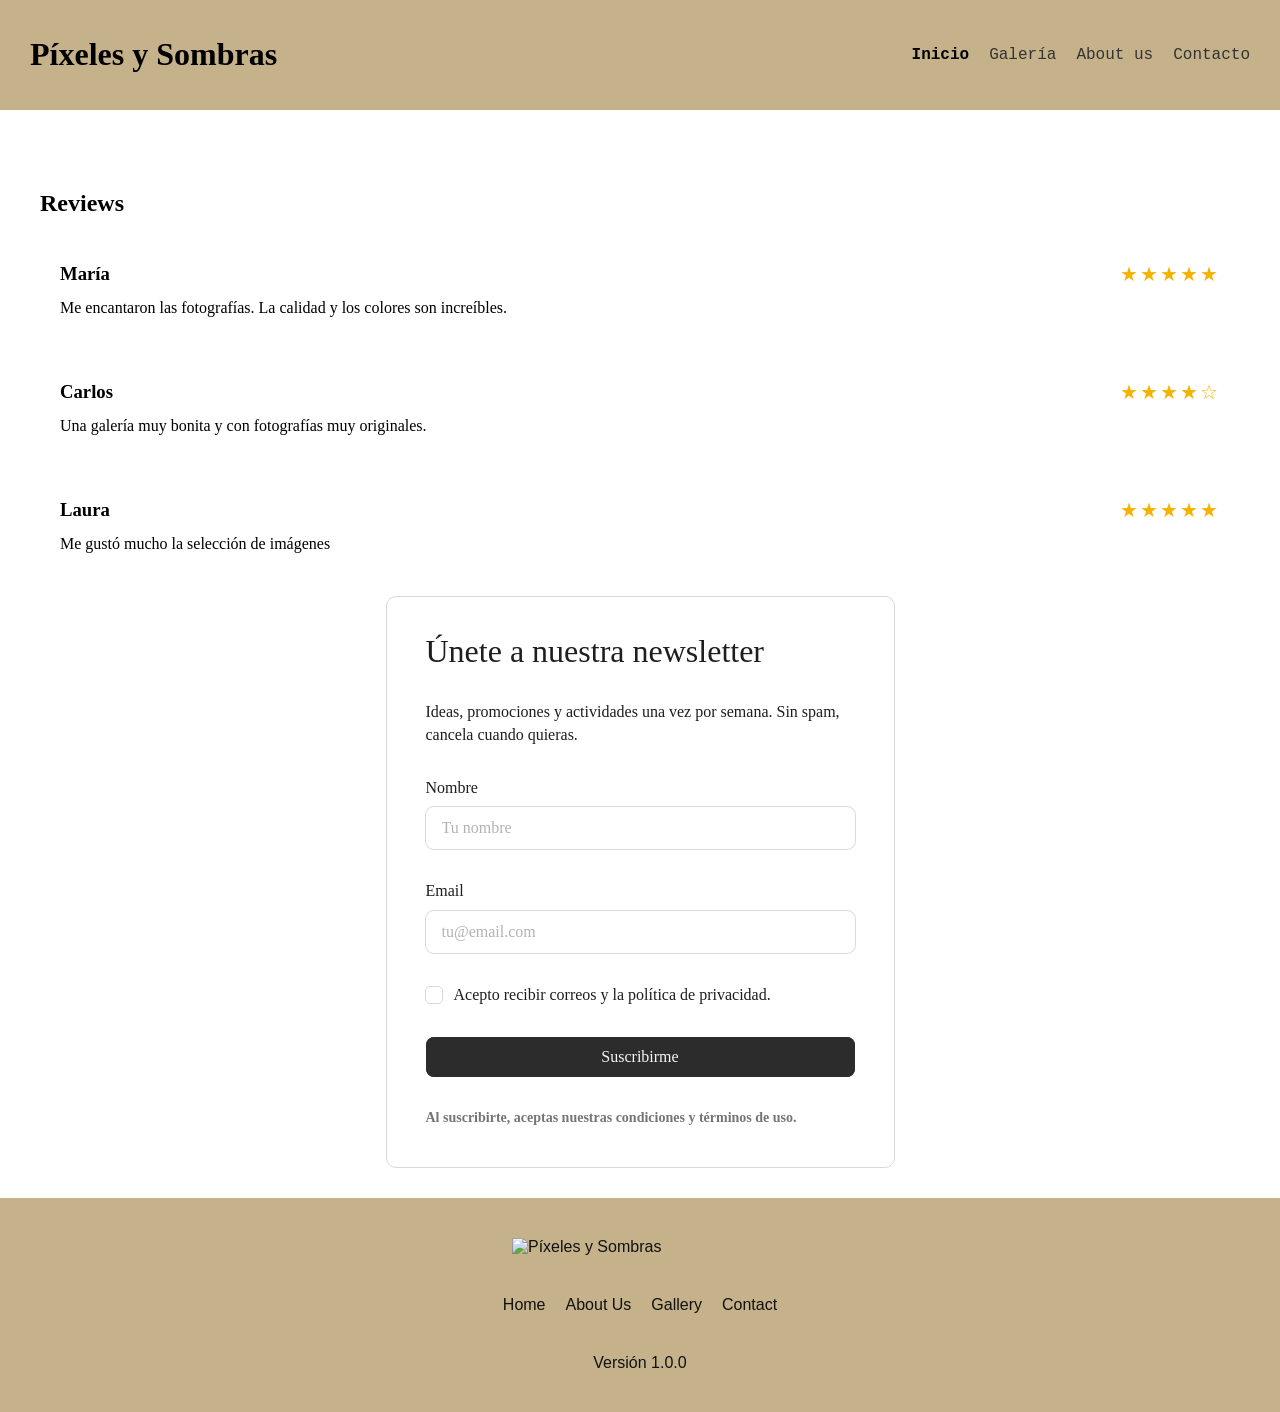
==== index.html @ 5f5db5d8 "Merge pull request #38 from cga000001-debug/hotfix/checkbox_newsletter Corrección checkbox de la new" ====
<!DOCTYPE html>
<html lang="es">

<head>
    <meta charset="UTF-8">
    <title>Píxeles y Sombras</title>
    <link rel="stylesheet" href="style.css">
    <link rel="stylesheet" href="footer.css">
</head>

<body>
    <header class="mi-header">
        <div class="logo">
            <h1>Píxeles y Sombras</h1>
        </div>
        <nav class="menu">
            <a href="index.html" class="activo">Inicio</a>
            <a href="gallery.html">Galería</a>
            <a href="aboutUs.html">About us</a>
            <a href="contact.html">Contacto</a>

        </nav>
    </header>

    <div id="content">
        <section class="reviews">
            <h2>Reviews</h2>
            <div class="review">
                <div class="review-header">
                    <h3>María</h3>
                    <span class="stars">★★★★★</span>
                </div>

                <p>
                    Me encantaron las fotografías. La calidad y los colores
                    son increíbles.
                </p>
            </div>
            <div class="review">
                <div class="review-header">
                    <h3>Carlos</h3>
                    <span class="stars">★★★★☆</span>
                </div>

                <p>
                    Una galería muy bonita y con fotografías muy originales.
                </p>
            </div>
            <div class="review">
                <div class="review-header">
                    <h3>Laura</h3>
                    <span class="stars">★★★★★</span>
                </div>

                <p>
                    Me gustó mucho la selección de imágenes
                </p>
            </div>
        </section>


        <div id = "form_newsletter">
            <form class="newsletter-card" action="#" method="post">

                <h2 class="title">Únete a nuestra newsletter</h2>

                <p class="subtitle">Ideas, promociones y actividades una vez por semana. Sin spam, cancela cuando quieras.</p>

                <div class="field-group">
                <label class="label" for="nombre">Nombre</label>
                <input class="input" type="text" id="nombre" name="nombre" placeholder="Tu nombre">
                </div>

                <div class="field-group">
                <label class="label" for="email">Email</label>
                <input class="input" type="email" id="email" name="email" placeholder="tu@email.com">
                </div>

                <div class="checkbox-group">
                <label class="checkbox-row" for="aceptar">
                    <input class="checkbox-input" type="checkbox" id="aceptar" name="aceptar">
                    <span class="checkbox-label">Acepto recibir correos y la política de privacidad.</span>
                </label>
                </div>

                <div class="button-row">
                <button class="button-primary" type="submit">Suscribirme</button>
                </div>

                <p class="terms">Al suscribirte, aceptas nuestras condiciones y términos de uso.</p>

            </form>
        </div>
    
    </div>
    <footer>
        <img src="" alt="Píxeles y Sombras">
        <nav>
            <a href="./index.html">Home</a>
            <a href="./aboutUs.html">About Us</a>
            <a href="./gallery.html">Gallery</a>
            <a href="./contact.html">Contact</a>
        </nav>
        <p class="version">Versión 1.0.0</p>
    </footer>
</body>

</html>
---- style.css ----
:root {
  --Text-Default-Default: #1E1E1E;
  --Text-Default-Tertiary: #B3B3B3;
  --Background-Default-Default: #ffffff;
  --Border-Default-Default: #D9D9D9;
  --Background-Brand-Default: #2C2C2C;
  --Border-Brand-Default: #2C2C2C;
  --Text-Brand-On-Brand: #F5F5F5;
  --Icon-Brand-On-Brand: #F5F5F5;
}

.mi-header {
    display: flex;
    justify-content: space-between;
    /* Empuja el logo a la izquierda y el menú a la derecha */
    align-items: center;
    /* Alinea todo verticalmente al centro */
    padding: 15px 30px;
    /* Da un poco de espacio alrededor del header */
    background-color: #c5b28b;
}

.logo {
    font-family: Cambria, Cochin, Georgia, Times, 'Times New Roman', serif
}

.menu {
    display: flex;
    gap: 20px;
    /* Crea espacio entre "Inicio", "Servicios" y "Contacto" */
}

/* Estilos básicos para que los enlaces se vean bien (opcional) */
.menu a {
    text-decoration: none;
    color: #333;
    font-family: 'Courier New', Courier, monospace;
    font-weight: lighter;
}

body {
    margin: 0;
    padding: 0;
}

.menu a.activo {
    font-weight: 900;
    color: black;
}

#content {
    width: 1200px;
    margin: 0 auto;
    padding: 30px;
    /* Este espacio empuja las secciones hacia adentro para que no toquen el borde */
}

.aboutUsFoto {
    display: flex;
    align-items: center;
    /* Centra verticalmente el texto y la foto */
    gap: 40px;
    /* Crea un espacio de 40px entre el texto y la imagen */
    padding: 40px;
    background-color: #e0e0e0;
    /* Mantiene el fondo gris claro de tus secciones */
    font-family: Cambria, Cochin, Georgia, Times, 'Times New Roman', serif
}

/* Hacemos que el texto y la imagen ocupen exactamente el mismo ancho (50/50) */
.texto-about,
.imagen-about {
    flex: 1;
}

/* Evitamos que la imagen se salga de su contenedor y le damos un toque elegante */
.imagen-about img {
    width: 100%;
    height: auto;
}

/*Estilos del carrusel manual*/
.carrusel {
    position: relative;
    width: 100%;
    max-width: 800px;
    margin: auto;
    width: 800px;
    height: 500px;
}

.carrusel-track {
    display: flex;
    width: 100%;
    height: 100%;
    transition: transform 0.5s ease;
}

.slide {
    min-width: 100%;
    height: 100%;
}

.slide img {
    width: 100%;
    height: 100%;
    object-fit: cover;
}

/*Estilos de botones del carrusel manual*/
.carrusel button {
    position: absolute;
    top: 50%;
    transform: translateY(-50%);

    border: none;
    background: rgba(0, 0, 0, 0.5);
    color: white;

    font-size: 30px;
    padding: 10px 15px;

    cursor: pointer;
}

.anterior {
    left: 10px;
}

.next {
    right: 10px;
}

/* Formato de la newsletter */
#content {
    width: 1200px;
    max-width: 100%;
    margin: 0 auto;
}
#form_newsletter {
    display: flex;
    justify-content: center;
    align-items: center;
}

.newsletter-card {
  width: 425px;
  height: 500px;
  padding-top: 36px;
  padding-bottom: 36px;
  padding-left: 40px;
  padding-right: 44px;
  background: white;
  border-radius: 10px;
  outline: 1px #D9D9D9 solid;
  outline-offset: -1px;
  flex-direction: column;
  justify-content: flex-start;
  align-items: flex-start;
  gap: 31px;
  display: inline-flex;
}

.field-group {
  width: 429px;
  display: flex;
  flex-direction: column;
  align-items: flex-start;
  gap: 8px;
}

.title {
  align-self: stretch;
  margin: 0;
  color: var(--Text-Default-Default);
  font-size: 32px;
  font-family: Inter;
  font-weight: 400;
  line-height: 38.40px;
  word-wrap: break-word;
}

.subtitle {
  align-self: stretch;
  margin: 0;
  color: var(--Text-Default-Default);
  font-size: 16px;
  font-family: Inter;
  font-weight: 400;
  line-height: 22.40px;
  word-wrap: break-word;
}

.label {
  align-self: stretch;
  color: var(--Text-Default-Default);
  font-size: 16px;
  font-family: Inter;
  font-weight: 400;
  line-height: 22.40px;
  word-wrap: break-word;
}

.input {
  align-self: stretch;
  min-width: 120px;
  box-sizing: border-box;
  padding: 12px 16px;
  background: var(--Background-Default-Default);
  border: none;
  outline: 1px var(--Border-Default-Default) solid;
  outline-offset: -0.50px;
  border-radius: 8px;
  color: var(--Text-Default-Default);
  font-size: 16px;
  font-family: Inter;
  font-weight: 400;
  line-height: 16px;
}

.input::placeholder {
  color: var(--Text-Default-Tertiary);
}

.checkbox-group {
  width: 429px;
  display: flex;
  flex-direction: column;
  align-items: flex-start;
}

.checkbox-row {
  min-width: 120px;
  display: inline-flex;
  align-items: center;
  gap: 12px;
  cursor: pointer;
}

.checkbox-input {
  appearance: none;
  -webkit-appearance: none;
  width: 16px;
  height: 16px;
  margin: 0;
  flex-shrink: 0;
  background: var(--Background-Default-Default);
  outline: 1px var(--Border-Default-Default) solid;
  border-radius: 4px;
  position: relative;
  cursor: pointer;
}

.checkbox-input:checked {
  background: var(--Background-Brand-Default);
  outline: 1px var(--Border-Brand-Default) solid;
}

.checkbox-input::after {
  content: "";
  display: none;
  position: absolute;
  width: 10.67px;
  height: 7.33px;
  left: 2.67px;
  top: 4px;
  border: 1.60px solid var(--Icon-Brand-On-Brand);
  border-top: none;
  border-right: none;
  transform: rotate(-45deg) translateY(-2px);
}

.checkbox-input:checked::after {
  display: block;
}

.checkbox-label {
  flex: 1 1 0;
  color: var(--Text-Default-Default);
  font-size: 16px;
  font-family: Inter;
  font-weight: 400;
  line-height: 22.40px;
  word-wrap: break-word;
}

.button-row {
  width: 429px;
  display: inline-flex;
  align-items: center;
  gap: 16px;
}

.button-primary {
  flex: 1 1 0;
  padding: 12px;
  background: var(--Background-Brand-Default);
  border: none;
  outline: 1px var(--Border-Brand-Default) solid;
  outline-offset: -1px;
  border-radius: 8px;
  color: var(--Text-Brand-On-Brand);
  font-size: 16px;
  font-family: Inter;
  font-weight: 400;
  line-height: 16px;
  cursor: pointer;
}

.terms {
  margin: 0;
  color: #757575;
  font-size: 14px;
  font-family: Inter;
  font-weight: 600;
  line-height: 19.60px;
  word-wrap: break-word;
}

.reviews {
    width: 100%;
    margin-top: 50px;
}

.reviews h2 {
    margin-bottom: 25px;
}

.review {
    padding: 20px;
    margin-bottom: 20px;
}
.contact-info {
    width: 100%;
    max-width: 800px;
    margin: 50px auto;

    padding: 30px;

    background-color: #f5f5f5;
    color: #222;

    border-radius: 8px;
}

.review-header {
    display: flex;
    justify-content: space-between;
    align-items: center;

    margin-bottom: 10px;
}

.review-header h3 {
    margin: 0;
}

.stars {
    color: #f5b301;
    font-size: 20px;
    letter-spacing: 2px;
}

.review p {
    margin: 0;
    line-height: 1.5;
    border-radius: 10px;
}

.contact-info h2 {
    text-align: center;
    margin-bottom: 30px;
}

.contact-item {
    padding: 15px 0;
    border-bottom: 1px solid #ccc;
}

.contact-item:last-child {
    border-bottom: none;
}

.contact-item h3 {
    margin-bottom: 5px;
}

.contact-item p {
    margin: 0;
    line-height: 1.5;
}
/* Galeria de imágenes*/
:root {
  --alto-fila: 220px;   /* alto de cada imagen */
  --espacio: 12px;      /* separación entre imágenes */
}

.titulo-galeria {
  max-width: 640px;
  margin: 0 auto 16px;
  font-size: 1.5rem;
  text-align: center;
}

.galeria {
  max-width: 1200px;
  margin: 0 auto;
  padding: var(--espacio);
  background: #fff;
  border-radius: 8px;

  /* Altura visible: una fila completa + un poco de la siguiente.
     Cambia el 1.4 para ver más o menos de la fila de abajo. */
  height: calc(var(--alto-fila) * 1.4 + var(--espacio) * 2);
  overflow-y: auto;

  display: grid;
  grid-template-columns: repeat(2, 1fr);   /* 2 imágenes por fila */
  grid-auto-rows: var(--alto-fila);
  gap: var(--espacio);
}

.galeria img {
  width: 100%;
  height: 100%;
  object-fit: cover;   /* recorta sin deformar */
  display: block;
  border-radius: 4px;
}

/*Footer CSS*/

footer * {
  margin: 0px;
  padding: 0;
  box-sizing: border-box;
  border: none;
  list-style: none;
  text-decoration: none;
  text-align: start;

  font-family: Roboto, sans-serif;
  color: rgb(17, 17, 17);
}

footer {
    width: 100%;
    display: flex;
    flex-direction: column;
    align-items: center;
    gap: 40px;
    padding: 40px 0px;

    background-color: #c5b28b;
}

footer img {
    width: 20vw;
}
footer nav{
    display: flex;
    justify-content: center;
    gap: 20px;
    width: 100%;
}
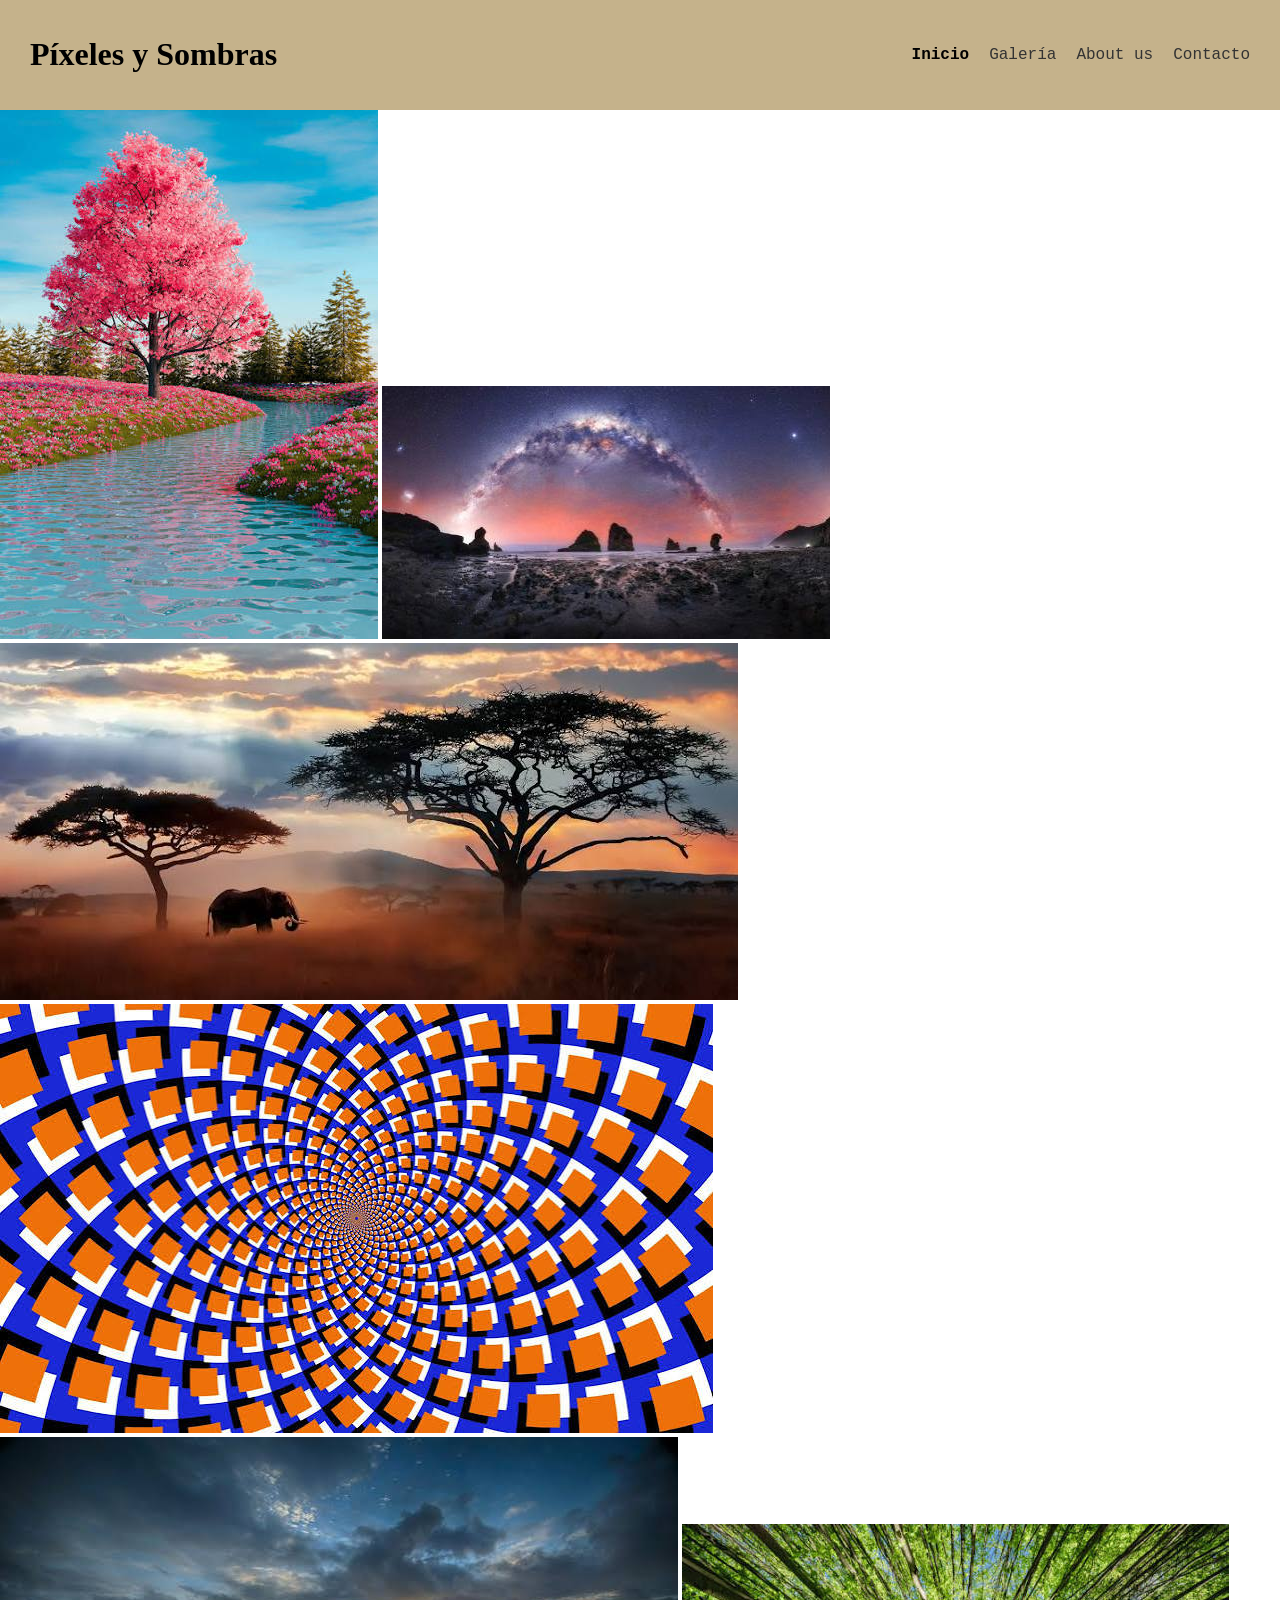
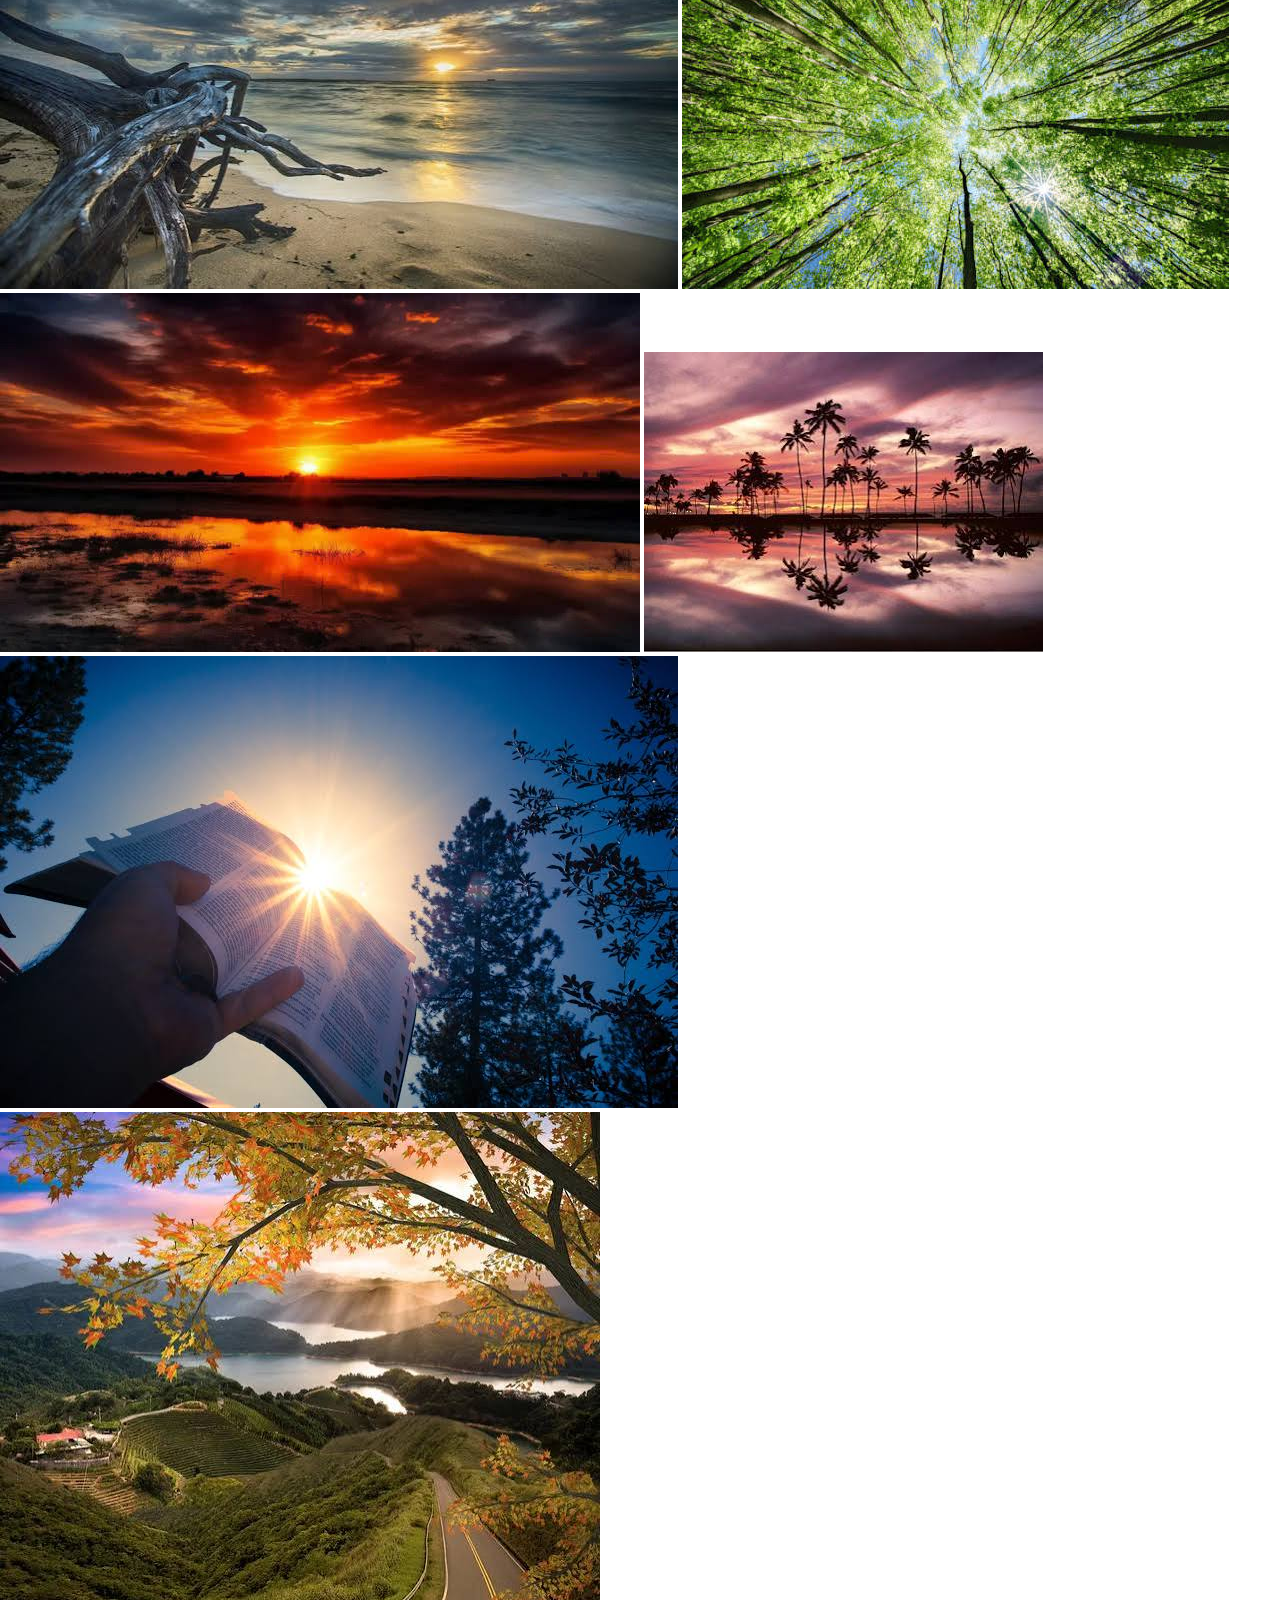
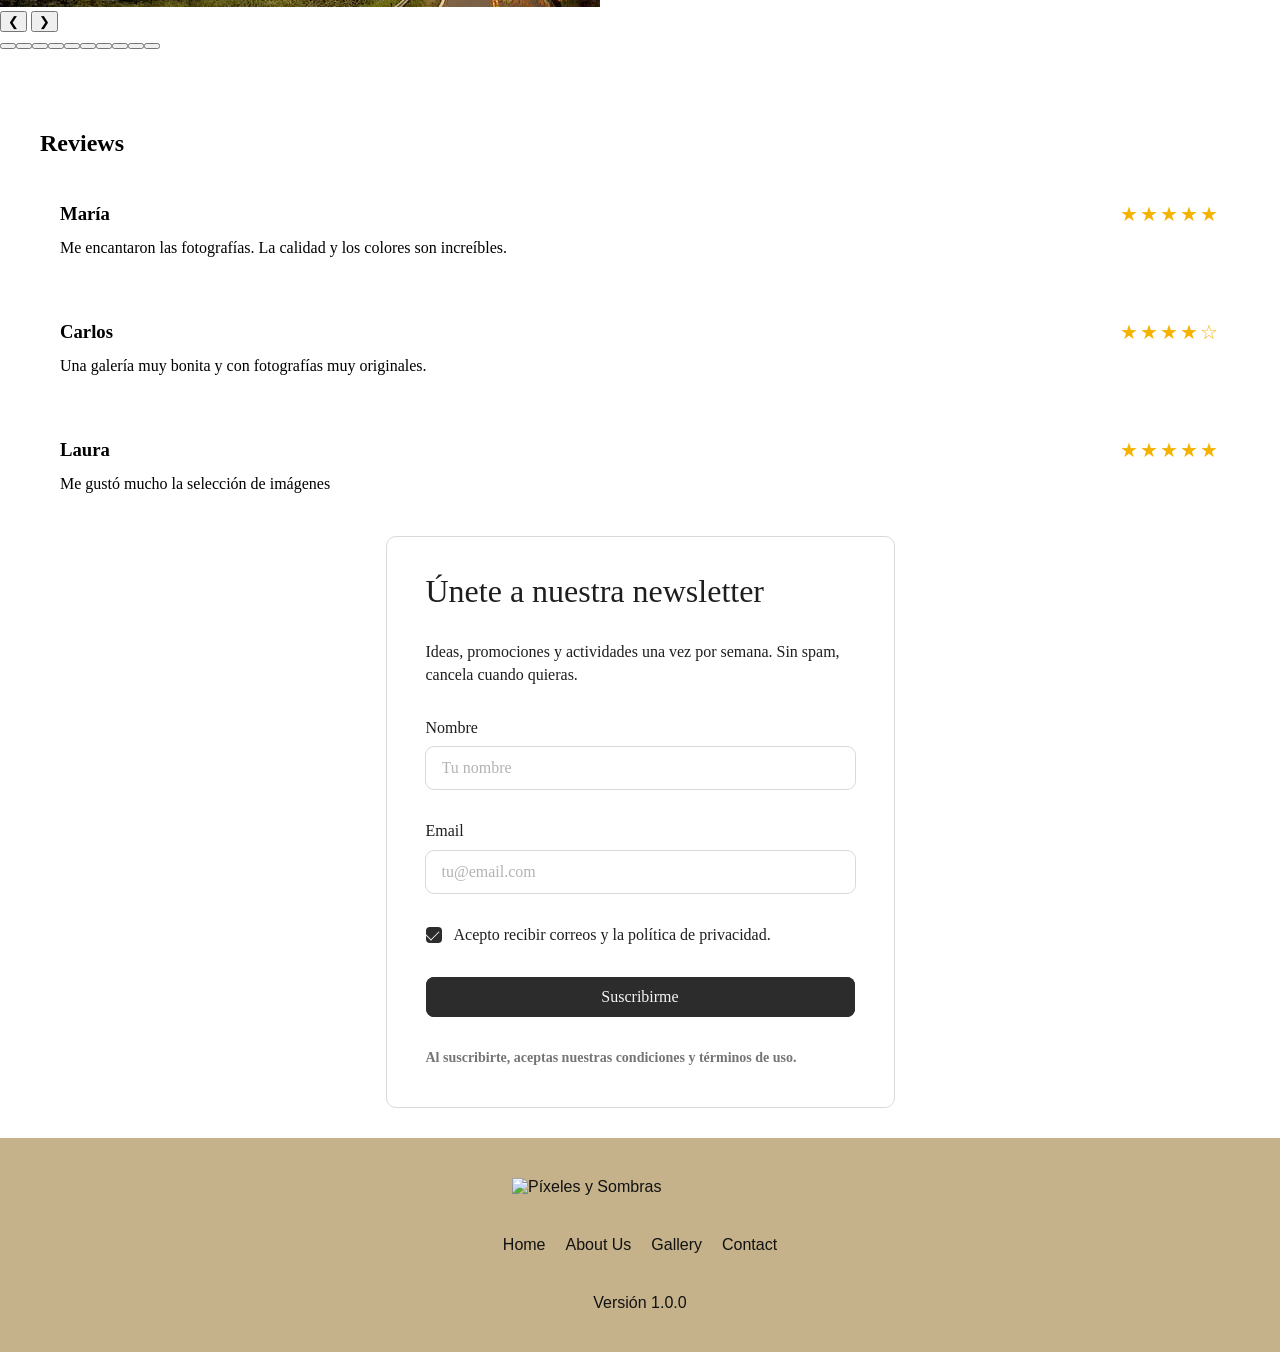
==== commit 1d753b88: "Carrusel automático de imágenes de la página index" ====
--- a/index.html
+++ b/index.html
@@ -21,6 +21,28 @@
 
         </nav>
     </header>
+
+    <div class="carrusel-auto" id="carrusel-auto">
+        <div class="carrusel-auto-pista" id="pista">
+        <img src="imagenes/carrusel-automatico-1.jpg" alt="Foto 1">
+        <img src="imagenes/carrusel-automatico-2.jpg" alt="Foto 2">
+        <img src="imagenes/carrusel-automatico-3.jpg" alt="Foto 3">
+        <img src="imagenes/carrusel-automatico-4.jpg" alt="Foto 4">
+        <img src="imagenes/carrusel-automatico-5.jpg" alt="Foto 5">
+        <img src="imagenes/carrusel-automatico-6.jpg" alt="Foto 6">
+        <img src="imagenes/carrusel-automatico-7.jpg" alt="Foto 7">
+        <img src="imagenes/carrusel-automatico-8.jpg" alt="Foto 8">
+        <img src="imagenes/carrusel-automatico-9.jpg" alt="Foto 9">
+        <img src="imagenes/carrusel-automatico-10.jpg" alt="Foto 10">
+        </div>
+
+        <button class="carrusel-auto-flecha izquierda" id="anterior" aria-label="Imagen anterior">&#10094;</button>
+        <button class="carrusel-auto-flecha derecha" id="siguiente" aria-label="Imagen siguiente">&#10095;</button>
+
+        <div class="carrusel-auto-puntos" id="puntos"></div>
+    </div>
+
+    <script src="carrusel-automatico.js"></script>
 
     <div id="content">
         <section class="reviews">
@@ -58,7 +80,6 @@
             </div>
         </section>
 
-
         <div id = "form_newsletter">
             <form class="newsletter-card" action="#" method="post">
 
@@ -78,7 +99,7 @@
 
                 <div class="checkbox-group">
                 <label class="checkbox-row" for="aceptar">
-                    <input class="checkbox-input" type="checkbox" id="aceptar" name="aceptar">
+                    <input class="checkbox-input" type="checkbox" id="aceptar" name="aceptar" checked>
                     <span class="checkbox-label">Acepto recibir correos y la política de privacidad.</span>
                 </label>
                 </div>
--- a/style.css
+++ b/style.css
@@ -1,146 +1,145 @@
 :root {
-  --Text-Default-Default: #1E1E1E;
-  --Text-Default-Tertiary: #B3B3B3;
+  --Text-Default-Default: #1e1e1e;
+  --Text-Default-Tertiary: #b3b3b3;
   --Background-Default-Default: #ffffff;
-  --Border-Default-Default: #D9D9D9;
-  --Background-Brand-Default: #2C2C2C;
-  --Border-Brand-Default: #2C2C2C;
-  --Text-Brand-On-Brand: #F5F5F5;
-  --Icon-Brand-On-Brand: #F5F5F5;
+  --Border-Default-Default: #d9d9d9;
+  --Background-Brand-Default: #2c2c2c;
+  --Border-Brand-Default: #2c2c2c;
+  --Text-Brand-On-Brand: #f5f5f5;
+  --Icon-Brand-On-Brand: #f5f5f5;
 }
 
 .mi-header {
-    display: flex;
-    justify-content: space-between;
-    /* Empuja el logo a la izquierda y el menú a la derecha */
-    align-items: center;
-    /* Alinea todo verticalmente al centro */
-    padding: 15px 30px;
-    /* Da un poco de espacio alrededor del header */
-    background-color: #c5b28b;
+  display: flex;
+  justify-content: space-between;
+  /* Empuja el logo a la izquierda y el menú a la derecha */
+  align-items: center;
+  /* Alinea todo verticalmente al centro */
+  padding: 15px 30px;
+  /* Da un poco de espacio alrededor del header */
+  background-color: #c5b28b;
 }
 
 .logo {
-    font-family: Cambria, Cochin, Georgia, Times, 'Times New Roman', serif
+  font-family: Cambria, Cochin, Georgia, Times, "Times New Roman", serif;
 }
 
 .menu {
-    display: flex;
-    gap: 20px;
-    /* Crea espacio entre "Inicio", "Servicios" y "Contacto" */
+  display: flex;
+  gap: 20px;
+  /* Crea espacio entre "Inicio", "Servicios" y "Contacto" */
 }
 
 /* Estilos básicos para que los enlaces se vean bien (opcional) */
 .menu a {
-    text-decoration: none;
-    color: #333;
-    font-family: 'Courier New', Courier, monospace;
-    font-weight: lighter;
+  text-decoration: none;
+  color: #333;
+  font-family: "Courier New", Courier, monospace;
+  font-weight: lighter;
 }
 
 body {
-    margin: 0;
-    padding: 0;
+  margin: 0;
+  padding: 0;
 }
 
 .menu a.activo {
-    font-weight: 900;
-    color: black;
+  font-weight: 900;
+  color: black;
 }
 
 #content {
-    width: 1200px;
-    margin: 0 auto;
-    padding: 30px;
-    /* Este espacio empuja las secciones hacia adentro para que no toquen el borde */
+  width: 1200px;
+  margin: 0 auto;
+  padding: 30px;
+  /* Este espacio empuja las secciones hacia adentro para que no toquen el borde */
 }
 
 .aboutUsFoto {
-    display: flex;
-    align-items: center;
-    /* Centra verticalmente el texto y la foto */
-    gap: 40px;
-    /* Crea un espacio de 40px entre el texto y la imagen */
-    padding: 40px;
-    background-color: #e0e0e0;
-    /* Mantiene el fondo gris claro de tus secciones */
-    font-family: Cambria, Cochin, Georgia, Times, 'Times New Roman', serif
+  display: flex;
+  align-items: center;
+  /* Centra verticalmente el texto y la foto */
+  gap: 40px;
+  /* Crea un espacio de 40px entre el texto y la imagen */
+  padding: 40px;
+  background-color: #e0e0e0;
+  /* Mantiene el fondo gris claro de tus secciones */
+  font-family: Cambria, Cochin, Georgia, Times, "Times New Roman", serif;
 }
 
 /* Hacemos que el texto y la imagen ocupen exactamente el mismo ancho (50/50) */
 .texto-about,
 .imagen-about {
-    flex: 1;
+  flex: 1;
 }
 
 /* Evitamos que la imagen se salga de su contenedor y le damos un toque elegante */
 .imagen-about img {
-    width: 100%;
-    height: auto;
+  width: 100%;
+  height: auto;
 }
 
 /*Estilos del carrusel manual*/
 .carrusel {
-    position: relative;
-    width: 100%;
-    max-width: 800px;
-    margin: auto;
-    width: 800px;
-    height: 500px;
+  position: relative;
+  width: 100%;
+  max-width: 800px;
+  margin: auto;
+  width: 800px;
+  height: 500px;
 }
 
 .carrusel-track {
-    display: flex;
-    width: 100%;
-    height: 100%;
-    transition: transform 0.5s ease;
+  display: flex;
+  width: 100%;
+  height: 100%;
+  transition: transform 0.5s ease;
 }
 
 .slide {
-    min-width: 100%;
-    height: 100%;
+  min-width: 100%;
+  height: 100%;
 }
 
 .slide img {
-    width: 100%;
-    height: 100%;
-    object-fit: cover;
+  width: 100%;
+  height: 100%;
+  object-fit: cover;
 }
 
 /*Estilos de botones del carrusel manual*/
 .carrusel button {
-    position: absolute;
-    top: 50%;
-    transform: translateY(-50%);
-
-    border: none;
-    background: rgba(0, 0, 0, 0.5);
-    color: white;
-
-    font-size: 30px;
-    padding: 10px 15px;
-
-    cursor: pointer;
+  position: absolute;
+  top: 50%;
+  transform: translateY(-50%);
+
+  border: none;
+  background: rgba(0, 0, 0, 0.5);
+  color: white;
+
+  font-size: 30px;
+  padding: 10px 15px;
+
+  cursor: pointer;
 }
 
 .anterior {
-    left: 10px;
+  left: 10px;
 }
 
 .next {
-    right: 10px;
-}
-
-/* Formato de la newsletter */
+  right: 10px;
+}
+
 #content {
-    width: 1200px;
-    max-width: 100%;
-    margin: 0 auto;
+  width: 1200px;
+  max-width: 100%;
+  margin: 0 auto;
 }
 #form_newsletter {
-    display: flex;
-    justify-content: center;
-    align-items: center;
+  display: flex;
+  justify-content: center;
+  align-items: center;
 }
 
 .newsletter-card {
@@ -152,7 +151,7 @@
   padding-right: 44px;
   background: white;
   border-radius: 10px;
-  outline: 1px #D9D9D9 solid;
+  outline: 1px #d9d9d9 solid;
   outline-offset: -1px;
   flex-direction: column;
   justify-content: flex-start;
@@ -176,7 +175,7 @@
   font-size: 32px;
   font-family: Inter;
   font-weight: 400;
-  line-height: 38.40px;
+  line-height: 38.4px;
   word-wrap: break-word;
 }
 
@@ -187,7 +186,7 @@
   font-size: 16px;
   font-family: Inter;
   font-weight: 400;
-  line-height: 22.40px;
+  line-height: 22.4px;
   word-wrap: break-word;
 }
 
@@ -197,7 +196,7 @@
   font-size: 16px;
   font-family: Inter;
   font-weight: 400;
-  line-height: 22.40px;
+  line-height: 22.4px;
   word-wrap: break-word;
 }
 
@@ -209,7 +208,7 @@
   background: var(--Background-Default-Default);
   border: none;
   outline: 1px var(--Border-Default-Default) solid;
-  outline-offset: -0.50px;
+  outline-offset: -0.5px;
   border-radius: 8px;
   color: var(--Text-Default-Default);
   font-size: 16px;
@@ -244,34 +243,24 @@
   height: 16px;
   margin: 0;
   flex-shrink: 0;
-  background: var(--Background-Default-Default);
-  outline: 1px var(--Border-Default-Default) solid;
+  background: var(--Background-Brand-Default);
   border-radius: 4px;
   position: relative;
   cursor: pointer;
 }
 
-.checkbox-input:checked {
-  background: var(--Background-Brand-Default);
-  outline: 1px var(--Border-Brand-Default) solid;
-}
-
 .checkbox-input::after {
   content: "";
-  display: none;
+  display: block;
   position: absolute;
   width: 10.67px;
   height: 7.33px;
   left: 2.67px;
   top: 4px;
-  border: 1.60px solid var(--Icon-Brand-On-Brand);
+  border: 1.6px solid var(--Icon-Brand-On-Brand);
   border-top: none;
   border-right: none;
   transform: rotate(-45deg) translateY(-2px);
-}
-
-.checkbox-input:checked::after {
-  display: block;
 }
 
 .checkbox-label {
@@ -280,7 +269,7 @@
   font-size: 16px;
   font-family: Inter;
   font-weight: 400;
-  line-height: 22.40px;
+  line-height: 22.4px;
   word-wrap: break-word;
 }
 
@@ -313,86 +302,86 @@
   font-size: 14px;
   font-family: Inter;
   font-weight: 600;
-  line-height: 19.60px;
+  line-height: 19.6px;
   word-wrap: break-word;
 }
 
 .reviews {
-    width: 100%;
-    margin-top: 50px;
+  width: 100%;
+  margin-top: 50px;
 }
 
 .reviews h2 {
-    margin-bottom: 25px;
+  margin-bottom: 25px;
 }
 
 .review {
-    padding: 20px;
-    margin-bottom: 20px;
+  padding: 20px;
+  margin-bottom: 20px;
 }
 .contact-info {
-    width: 100%;
-    max-width: 800px;
-    margin: 50px auto;
-
-    padding: 30px;
-
-    background-color: #f5f5f5;
-    color: #222;
-
-    border-radius: 8px;
+  width: 100%;
+  max-width: 800px;
+  margin: 50px auto;
+
+  padding: 30px;
+
+  background-color: #f5f5f5;
+  color: #222;
+
+  border-radius: 8px;
 }
 
 .review-header {
-    display: flex;
-    justify-content: space-between;
-    align-items: center;
-
-    margin-bottom: 10px;
+  display: flex;
+  justify-content: space-between;
+  align-items: center;
+
+  margin-bottom: 10px;
 }
 
 .review-header h3 {
-    margin: 0;
+  margin: 0;
 }
 
 .stars {
-    color: #f5b301;
-    font-size: 20px;
-    letter-spacing: 2px;
+  color: #f5b301;
+  font-size: 20px;
+  letter-spacing: 2px;
 }
 
 .review p {
-    margin: 0;
-    line-height: 1.5;
-    border-radius: 10px;
+  margin: 0;
+  line-height: 1.5;
+  border-radius: 10px;
 }
 
 .contact-info h2 {
-    text-align: center;
-    margin-bottom: 30px;
+  text-align: center;
+  margin-bottom: 30px;
 }
 
 .contact-item {
-    padding: 15px 0;
-    border-bottom: 1px solid #ccc;
+  padding: 15px 0;
+  border-bottom: 1px solid #ccc;
 }
 
 .contact-item:last-child {
-    border-bottom: none;
+  border-bottom: none;
 }
 
 .contact-item h3 {
-    margin-bottom: 5px;
+  margin-bottom: 5px;
 }
 
 .contact-item p {
-    margin: 0;
-    line-height: 1.5;
+  margin: 0;
+  line-height: 1.5;
 }
 /* Galeria de imágenes*/
 :root {
-  --alto-fila: 220px;   /* alto de cada imagen */
-  --espacio: 12px;      /* separación entre imágenes */
+  --alto-fila: 220px; /* alto de cada imagen */
+  --espacio: 12px; /* separación entre imágenes */
 }
 
 .titulo-galeria {
@@ -415,7 +404,7 @@
   overflow-y: auto;
 
   display: grid;
-  grid-template-columns: repeat(2, 1fr);   /* 2 imágenes por fila */
+  grid-template-columns: repeat(2, 1fr); /* 2 imágenes por fila */
   grid-auto-rows: var(--alto-fila);
   gap: var(--espacio);
 }
@@ -423,7 +412,7 @@
 .galeria img {
   width: 100%;
   height: 100%;
-  object-fit: cover;   /* recorta sin deformar */
+  object-fit: cover; /* recorta sin deformar */
   display: block;
   border-radius: 4px;
 }
@@ -444,22 +433,47 @@
 }
 
 footer {
-    width: 100%;
-    display: flex;
-    flex-direction: column;
-    align-items: center;
-    gap: 40px;
-    padding: 40px 0px;
-
-    background-color: #c5b28b;
+  width: 100%;
+  display: flex;
+  flex-direction: column;
+  align-items: center;
+  gap: 40px;
+  padding: 40px 0px;
+
+  background-color: #c5b28b;
 }
 
 footer img {
-    width: 20vw;
-}
-footer nav{
-    display: flex;
-    justify-content: center;
-    gap: 20px;
-    width: 100%;
-}+  width: 20vw;
+}
+footer nav {
+  display: flex;
+  justify-content: center;
+  gap: 20px;
+  width: 100%;
+}
+
+/*location*/
+
+.location {
+  width: 100%;
+  font-family: Cambria, Cochin, Georgia, Times, "Times New Roman", serif;
+  display: flex;
+  flex-direction: column;
+  align-items: start;
+}
+.location figure {
+  display: flex;
+}
+.location figcaption {
+  width: 20%;
+}
+.location a {
+    width: 80%;
+    aspect-ratio: 4/3;
+}
+.location img {
+  width: 100%;
+  height: 100%;
+  object-fit: cover;
+}
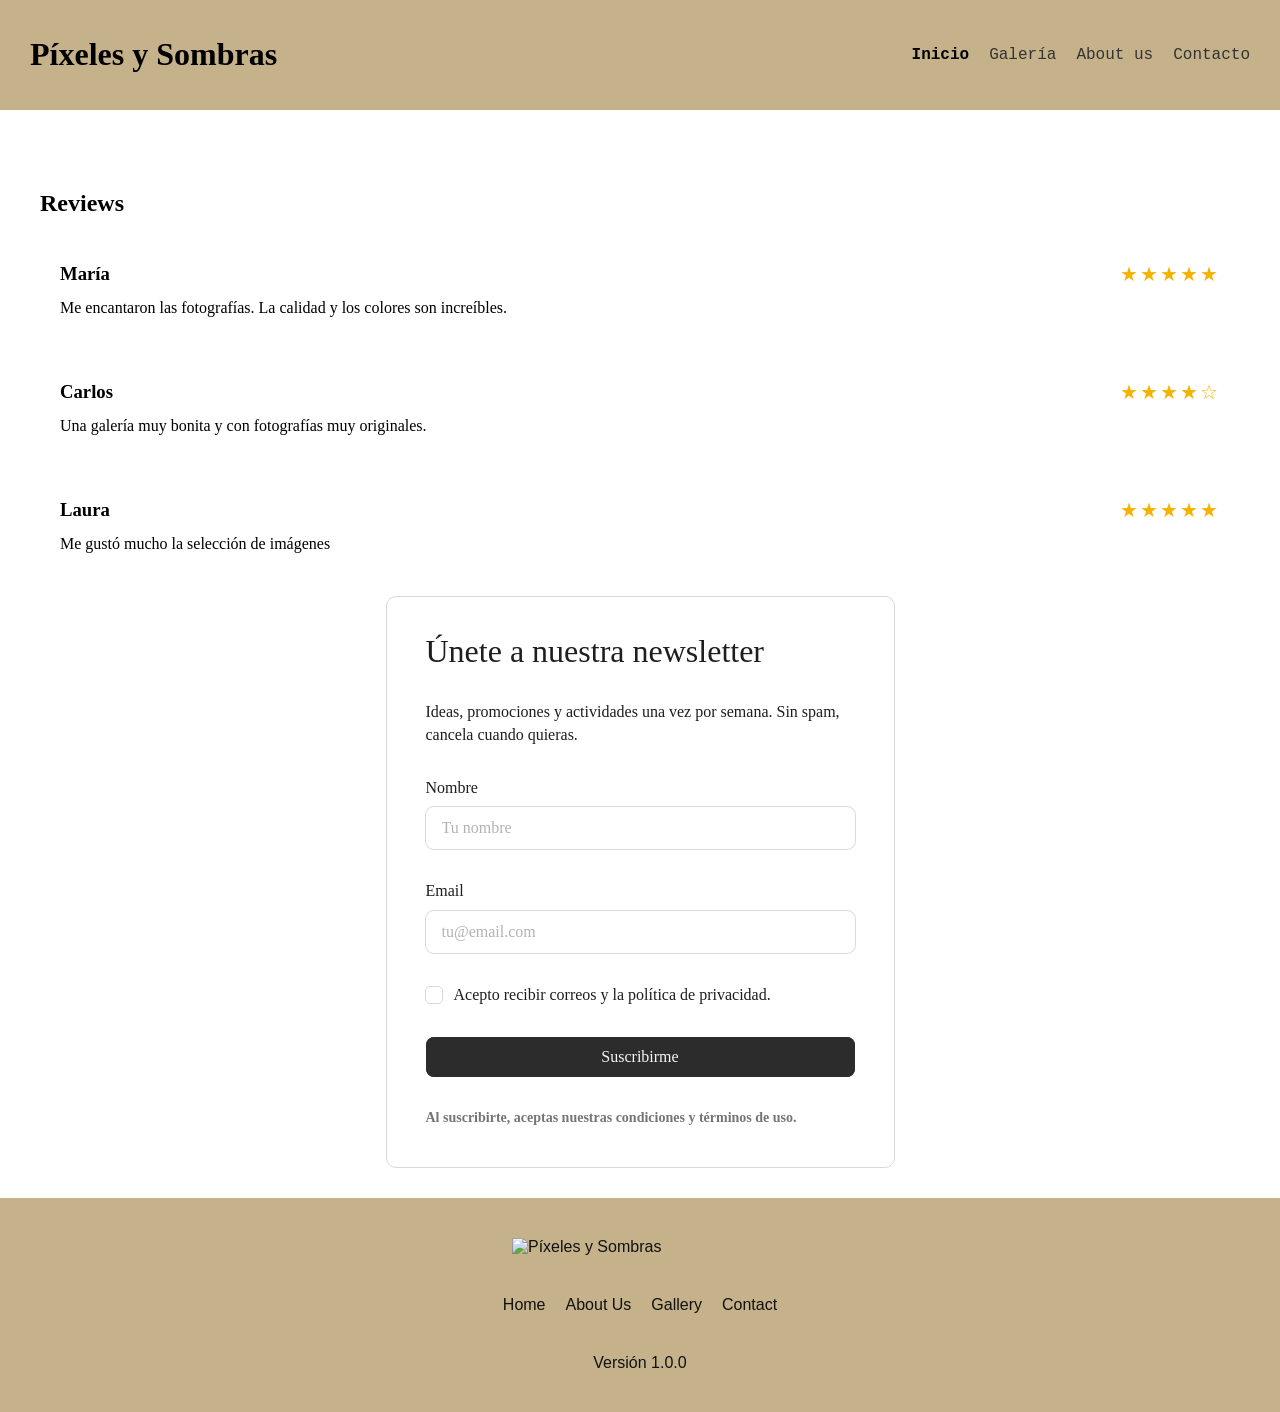
==== commit b13af6b0: "Merge branch 'develop' into feature/form-contact" ====
--- a/index.html
+++ b/index.html
@@ -21,28 +21,6 @@
 
         </nav>
     </header>
-
-    <div class="carrusel-auto" id="carrusel-auto">
-        <div class="carrusel-auto-pista" id="pista">
-        <img src="imagenes/carrusel-automatico-1.jpg" alt="Foto 1">
-        <img src="imagenes/carrusel-automatico-2.jpg" alt="Foto 2">
-        <img src="imagenes/carrusel-automatico-3.jpg" alt="Foto 3">
-        <img src="imagenes/carrusel-automatico-4.jpg" alt="Foto 4">
-        <img src="imagenes/carrusel-automatico-5.jpg" alt="Foto 5">
-        <img src="imagenes/carrusel-automatico-6.jpg" alt="Foto 6">
-        <img src="imagenes/carrusel-automatico-7.jpg" alt="Foto 7">
-        <img src="imagenes/carrusel-automatico-8.jpg" alt="Foto 8">
-        <img src="imagenes/carrusel-automatico-9.jpg" alt="Foto 9">
-        <img src="imagenes/carrusel-automatico-10.jpg" alt="Foto 10">
-        </div>
-
-        <button class="carrusel-auto-flecha izquierda" id="anterior" aria-label="Imagen anterior">&#10094;</button>
-        <button class="carrusel-auto-flecha derecha" id="siguiente" aria-label="Imagen siguiente">&#10095;</button>
-
-        <div class="carrusel-auto-puntos" id="puntos"></div>
-    </div>
-
-    <script src="carrusel-automatico.js"></script>
 
     <div id="content">
         <section class="reviews">
@@ -80,6 +58,7 @@
             </div>
         </section>
 
+
         <div id = "form_newsletter">
             <form class="newsletter-card" action="#" method="post">
 
@@ -99,7 +78,7 @@
 
                 <div class="checkbox-group">
                 <label class="checkbox-row" for="aceptar">
-                    <input class="checkbox-input" type="checkbox" id="aceptar" name="aceptar" checked>
+                    <input class="checkbox-input" type="checkbox" id="aceptar" name="aceptar">
                     <span class="checkbox-label">Acepto recibir correos y la política de privacidad.</span>
                 </label>
                 </div>
--- a/style.css
+++ b/style.css
@@ -131,11 +131,13 @@
   right: 10px;
 }
 
+/* Formato de la newsletter */
 #content {
   width: 1200px;
   max-width: 100%;
   margin: 0 auto;
 }
+
 #form_newsletter {
   display: flex;
   justify-content: center;
@@ -161,11 +163,11 @@
 }
 
 .field-group {
-  width: 429px;
-  display: flex;
-  flex-direction: column;
-  align-items: flex-start;
-  gap: 8px;
+    width: 429px;
+    display: flex;
+    flex-direction: column;
+    align-items: flex-start;
+    gap: 8px;
 }
 
 .title {
@@ -218,22 +220,22 @@
 }
 
 .input::placeholder {
-  color: var(--Text-Default-Tertiary);
+    color: var(--Text-Default-Tertiary);
 }
 
 .checkbox-group {
-  width: 429px;
-  display: flex;
-  flex-direction: column;
-  align-items: flex-start;
+    width: 429px;
+    display: flex;
+    flex-direction: column;
+    align-items: flex-start;
 }
 
 .checkbox-row {
-  min-width: 120px;
-  display: inline-flex;
-  align-items: center;
-  gap: 12px;
-  cursor: pointer;
+    min-width: 120px;
+    display: inline-flex;
+    align-items: center;
+    gap: 12px;
+    cursor: pointer;
 }
 
 .checkbox-input {
@@ -243,15 +245,21 @@
   height: 16px;
   margin: 0;
   flex-shrink: 0;
-  background: var(--Background-Brand-Default);
+  background: var(--Background-Default-Default);
+  outline: 1px var(--Border-Default-Default) solid;
   border-radius: 4px;
   position: relative;
   cursor: pointer;
 }
 
+.checkbox-input:checked {
+  background: var(--Background-Brand-Default);
+  outline: 1px var(--Border-Brand-Default) solid;
+}
+
 .checkbox-input::after {
   content: "";
-  display: block;
+  display: none;
   position: absolute;
   width: 10.67px;
   height: 7.33px;
@@ -263,6 +271,10 @@
   transform: rotate(-45deg) translateY(-2px);
 }
 
+.checkbox-input:checked::after {
+  display: block;
+}
+
 .checkbox-label {
   flex: 1 1 0;
   color: var(--Text-Default-Default);
@@ -274,26 +286,26 @@
 }
 
 .button-row {
-  width: 429px;
-  display: inline-flex;
-  align-items: center;
-  gap: 16px;
+    width: 429px;
+    display: inline-flex;
+    align-items: center;
+    gap: 16px;
 }
 
 .button-primary {
-  flex: 1 1 0;
-  padding: 12px;
-  background: var(--Background-Brand-Default);
-  border: none;
-  outline: 1px var(--Border-Brand-Default) solid;
-  outline-offset: -1px;
-  border-radius: 8px;
-  color: var(--Text-Brand-On-Brand);
-  font-size: 16px;
-  font-family: Inter;
-  font-weight: 400;
-  line-height: 16px;
-  cursor: pointer;
+    flex: 1 1 0;
+    padding: 12px;
+    background: var(--Background-Brand-Default);
+    border: none;
+    outline: 1px var(--Border-Brand-Default) solid;
+    outline-offset: -1px;
+    border-radius: 8px;
+    color: var(--Text-Brand-On-Brand);
+    font-size: 16px;
+    font-family: Inter;
+    font-weight: 400;
+    line-height: 16px;
+    cursor: pointer;
 }
 
 .terms {
@@ -319,6 +331,7 @@
   padding: 20px;
   margin-bottom: 20px;
 }
+
 .contact-info {
   width: 100%;
   max-width: 800px;
@@ -378,6 +391,7 @@
   margin: 0;
   line-height: 1.5;
 }
+
 /* Galeria de imágenes*/
 :root {
   --alto-fila: 220px; /* alto de cada imagen */
@@ -385,23 +399,23 @@
 }
 
 .titulo-galeria {
-  max-width: 640px;
-  margin: 0 auto 16px;
-  font-size: 1.5rem;
-  text-align: center;
+    max-width: 640px;
+    margin: 0 auto 16px;
+    font-size: 1.5rem;
+    text-align: center;
 }
 
 .galeria {
-  max-width: 1200px;
-  margin: 0 auto;
-  padding: var(--espacio);
-  background: #fff;
-  border-radius: 8px;
-
-  /* Altura visible: una fila completa + un poco de la siguiente.
+    max-width: 1200px;
+    margin: 0 auto;
+    padding: var(--espacio);
+    background: #fff;
+    border-radius: 8px;
+
+    /* Altura visible: una fila completa + un poco de la siguiente.
      Cambia el 1.4 para ver más o menos de la fila de abajo. */
-  height: calc(var(--alto-fila) * 1.4 + var(--espacio) * 2);
-  overflow-y: auto;
+    height: calc(var(--alto-fila) * 1.4 + var(--espacio) * 2);
+    overflow-y: auto;
 
   display: grid;
   grid-template-columns: repeat(2, 1fr); /* 2 imágenes por fila */
@@ -420,16 +434,16 @@
 /*Footer CSS*/
 
 footer * {
-  margin: 0px;
-  padding: 0;
-  box-sizing: border-box;
-  border: none;
-  list-style: none;
-  text-decoration: none;
-  text-align: start;
-
-  font-family: Roboto, sans-serif;
-  color: rgb(17, 17, 17);
+    margin: 0px;
+    padding: 0;
+    box-sizing: border-box;
+    border: none;
+    list-style: none;
+    text-decoration: none;
+    text-align: start;
+
+    font-family: Roboto, sans-serif;
+    color: rgb(17, 17, 17);
 }
 
 footer {
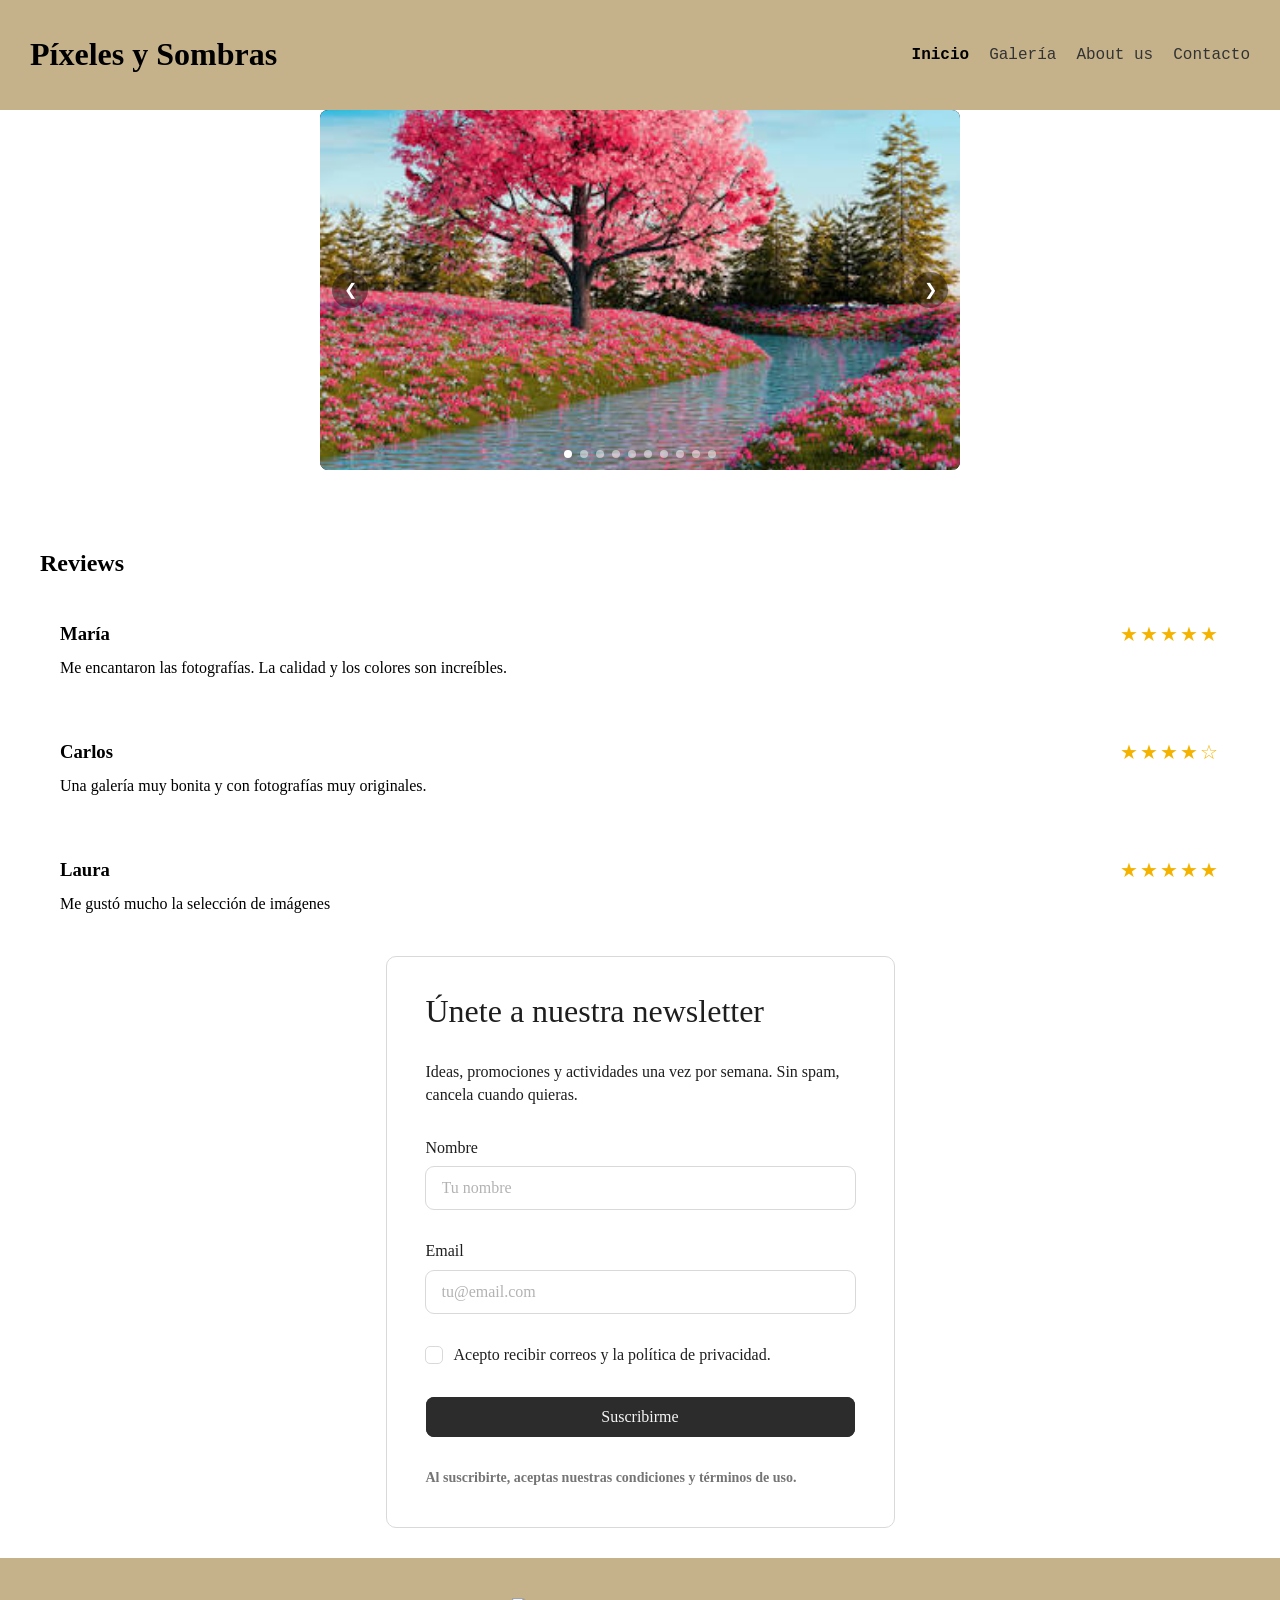
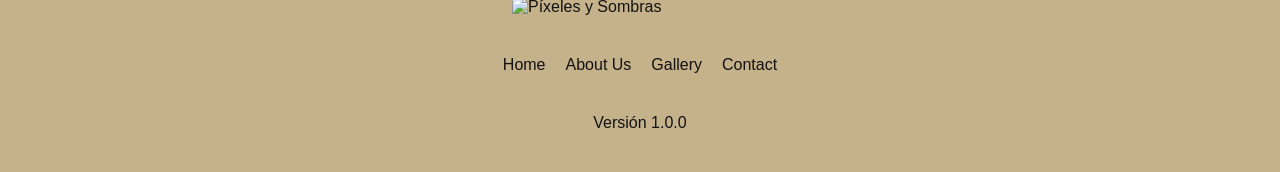
==== commit 54d1e0b1: "Merge branch 'develop' into feature/carrusel_automatico" ====
--- a/index.html
+++ b/index.html
@@ -21,6 +21,28 @@
 
         </nav>
     </header>
+
+    <div class="carrusel-auto" id="carrusel-auto">
+        <div class="carrusel-auto-pista" id="pista">
+        <img src="imagenes/carrusel-automatico-1.jpg" alt="Foto 1">
+        <img src="imagenes/carrusel-automatico-2.jpg" alt="Foto 2">
+        <img src="imagenes/carrusel-automatico-3.jpg" alt="Foto 3">
+        <img src="imagenes/carrusel-automatico-4.jpg" alt="Foto 4">
+        <img src="imagenes/carrusel-automatico-5.jpg" alt="Foto 5">
+        <img src="imagenes/carrusel-automatico-6.jpg" alt="Foto 6">
+        <img src="imagenes/carrusel-automatico-7.jpg" alt="Foto 7">
+        <img src="imagenes/carrusel-automatico-8.jpg" alt="Foto 8">
+        <img src="imagenes/carrusel-automatico-9.jpg" alt="Foto 9">
+        <img src="imagenes/carrusel-automatico-10.jpg" alt="Foto 10">
+        </div>
+
+        <button class="carrusel-auto-flecha izquierda" id="anterior" aria-label="Imagen anterior">&#10094;</button>
+        <button class="carrusel-auto-flecha derecha" id="siguiente" aria-label="Imagen siguiente">&#10095;</button>
+
+        <div class="carrusel-auto-puntos" id="puntos"></div>
+    </div>
+
+    <script src="carrusel-automatico.js"></script>
 
     <div id="content">
         <section class="reviews">
@@ -57,7 +79,6 @@
                 </p>
             </div>
         </section>
-
 
         <div id = "form_newsletter">
             <form class="newsletter-card" action="#" method="post">
--- a/style.css
+++ b/style.css
@@ -2,11 +2,13 @@
   --Text-Default-Default: #1e1e1e;
   --Text-Default-Tertiary: #b3b3b3;
   --Background-Default-Default: #ffffff;
-  --Border-Default-Default: #d9d9d9;
-  --Background-Brand-Default: #2c2c2c;
-  --Border-Brand-Default: #2c2c2c;
-  --Text-Brand-On-Brand: #f5f5f5;
-  --Icon-Brand-On-Brand: #f5f5f5;
+  --Border-Default-Default: #D9D9D9;
+  --Background-Brand-Default: #2C2C2C;
+  --Border-Brand-Default: #2C2C2C;
+  --Text-Brand-On-Brand: #F5F5F5;
+  --Icon-Brand-On-Brand: #F5F5F5;
+  --ancho: 640px;
+  --alto: 360px;
 }
 
 .mi-header {
@@ -318,6 +320,84 @@
   word-wrap: break-word;
 }
 
+/* Carrusel automático */
+.carrusel-auto {
+  position: relative;
+  width: var(--ancho);
+  max-width: 92vw;
+  height: var(--alto);
+  margin: 0 auto;
+  overflow: hidden;
+  border-radius: 8px;
+  background: #000;
+}
+
+.carrusel-auto-pista {
+  display: flex;
+  width: 100%;
+  height: 100%;
+  transition: transform 0.5s ease;
+}
+
+.carrusel-auto-pista img {
+  width: 100%;
+  height: 100%;
+  object-fit: cover;
+  flex-shrink: 0;
+  display: block;
+}
+
+.carrusel-auto-flecha {
+  position: absolute;
+  top: 50%;
+  transform: translateY(-50%);
+  border: none;
+  background: rgba(0, 0, 0, 0.4);
+  color: #fff;
+  width: 36px;
+  height: 36px;
+  border-radius: 50%;
+  cursor: pointer;
+  font-size: 1rem;
+  display: flex;
+  align-items: center;
+  justify-content: center;
+}
+
+.carrusel-auto-flecha:hover {
+  background: rgba(0, 0, 0, 0.65);
+}
+
+.carrusel-auto-flecha.izquierda {
+  left: 12px;
+}
+
+.carrusel-auto-flecha.derecha {
+  right: 12px;
+}
+
+.carrusel-auto-puntos {
+  position: absolute;
+  bottom: 12px;
+  left: 50%;
+  transform: translateX(-50%);
+  display: flex;
+  gap: 8px;
+}
+
+.carrusel-auto-puntos button {
+  width: 8px;
+  height: 8px;
+  border-radius: 50%;
+  border: none;
+  background: rgba(255, 255, 255, 0.5);
+  cursor: pointer;
+  padding: 0;
+}
+
+.carrusel-auto-puntos button.activo {
+  background: #fff;
+}
 .reviews {
   width: 100%;
   margin-top: 50px;
@@ -491,3 +571,9 @@
   height: 100%;
   object-fit: cover;
 }
+footer nav{
+    display: flex;
+    justify-content: center;
+    gap: 20px;
+    width: 100%;
+}
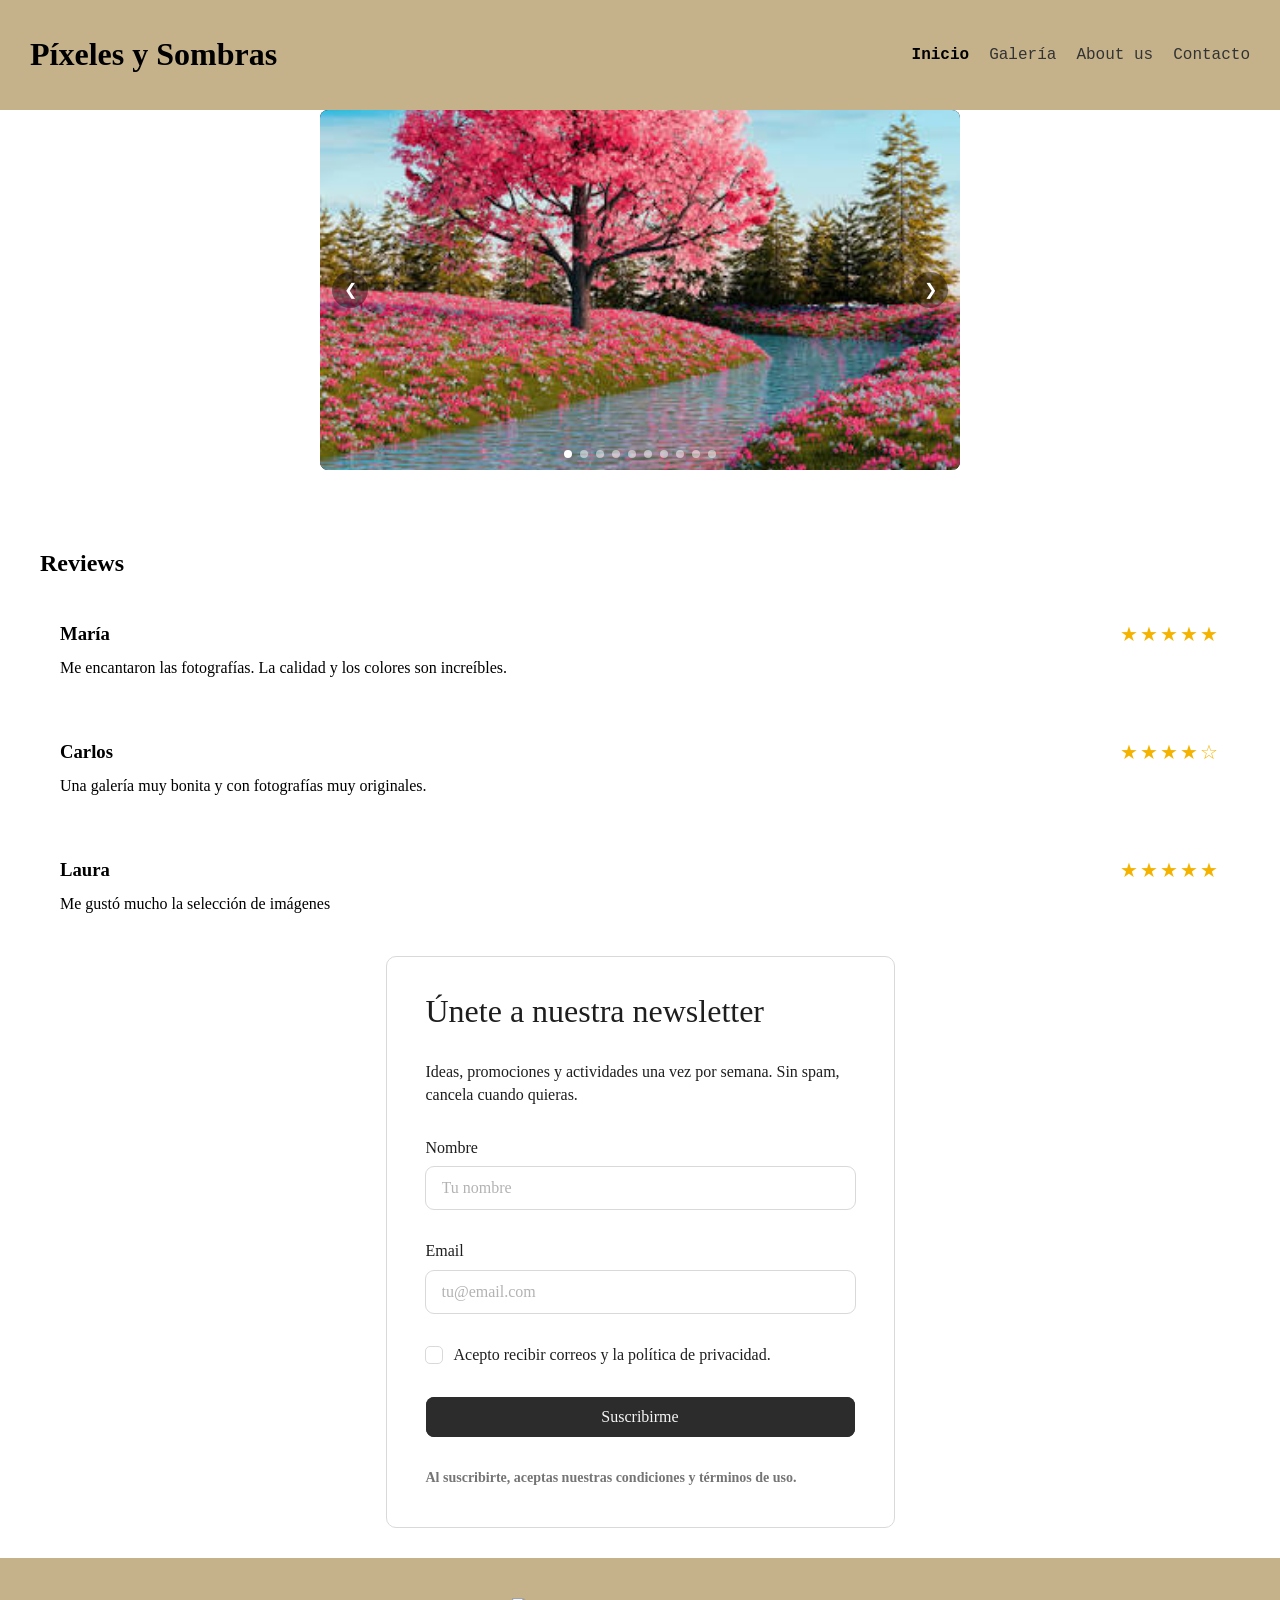
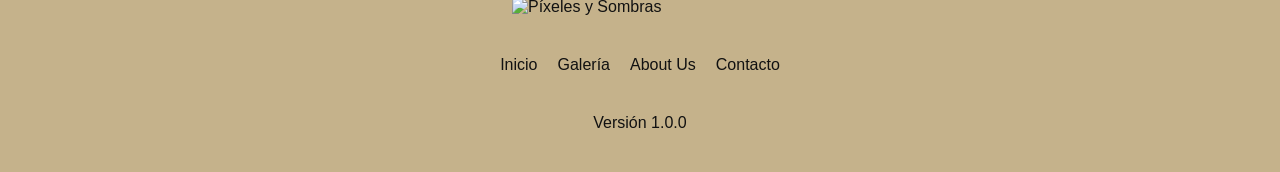
==== commit 627784a6: "Footer y formulario de contacto corregidos" ====
--- a/index.html
+++ b/index.html
@@ -24,16 +24,16 @@
 
     <div class="carrusel-auto" id="carrusel-auto">
         <div class="carrusel-auto-pista" id="pista">
-        <img src="imagenes/carrusel-automatico-1.jpg" alt="Foto 1">
-        <img src="imagenes/carrusel-automatico-2.jpg" alt="Foto 2">
-        <img src="imagenes/carrusel-automatico-3.jpg" alt="Foto 3">
-        <img src="imagenes/carrusel-automatico-4.jpg" alt="Foto 4">
-        <img src="imagenes/carrusel-automatico-5.jpg" alt="Foto 5">
-        <img src="imagenes/carrusel-automatico-6.jpg" alt="Foto 6">
-        <img src="imagenes/carrusel-automatico-7.jpg" alt="Foto 7">
-        <img src="imagenes/carrusel-automatico-8.jpg" alt="Foto 8">
-        <img src="imagenes/carrusel-automatico-9.jpg" alt="Foto 9">
-        <img src="imagenes/carrusel-automatico-10.jpg" alt="Foto 10">
+            <img src="imagenes/carrusel-automatico-1.jpg" alt="Foto 1">
+            <img src="imagenes/carrusel-automatico-2.jpg" alt="Foto 2">
+            <img src="imagenes/carrusel-automatico-3.jpg" alt="Foto 3">
+            <img src="imagenes/carrusel-automatico-4.jpg" alt="Foto 4">
+            <img src="imagenes/carrusel-automatico-5.jpg" alt="Foto 5">
+            <img src="imagenes/carrusel-automatico-6.jpg" alt="Foto 6">
+            <img src="imagenes/carrusel-automatico-7.jpg" alt="Foto 7">
+            <img src="imagenes/carrusel-automatico-8.jpg" alt="Foto 8">
+            <img src="imagenes/carrusel-automatico-9.jpg" alt="Foto 9">
+            <img src="imagenes/carrusel-automatico-10.jpg" alt="Foto 10">
         </div>
 
         <button class="carrusel-auto-flecha izquierda" id="anterior" aria-label="Imagen anterior">&#10094;</button>
@@ -80,47 +80,48 @@
             </div>
         </section>
 
-        <div id = "form_newsletter">
+        <div id="form_newsletter">
             <form class="newsletter-card" action="#" method="post">
 
                 <h2 class="title">Únete a nuestra newsletter</h2>
 
-                <p class="subtitle">Ideas, promociones y actividades una vez por semana. Sin spam, cancela cuando quieras.</p>
+                <p class="subtitle">Ideas, promociones y actividades una vez por semana. Sin spam, cancela cuando
+                    quieras.</p>
 
                 <div class="field-group">
-                <label class="label" for="nombre">Nombre</label>
-                <input class="input" type="text" id="nombre" name="nombre" placeholder="Tu nombre">
+                    <label class="label" for="nombre">Nombre</label>
+                    <input class="input" type="text" id="nombre" name="nombre" placeholder="Tu nombre">
                 </div>
 
                 <div class="field-group">
-                <label class="label" for="email">Email</label>
-                <input class="input" type="email" id="email" name="email" placeholder="tu@email.com">
+                    <label class="label" for="email">Email</label>
+                    <input class="input" type="email" id="email" name="email" placeholder="tu@email.com">
                 </div>
 
                 <div class="checkbox-group">
-                <label class="checkbox-row" for="aceptar">
-                    <input class="checkbox-input" type="checkbox" id="aceptar" name="aceptar">
-                    <span class="checkbox-label">Acepto recibir correos y la política de privacidad.</span>
-                </label>
+                    <label class="checkbox-row" for="aceptar">
+                        <input class="checkbox-input" type="checkbox" id="aceptar" name="aceptar">
+                        <span class="checkbox-label">Acepto recibir correos y la política de privacidad.</span>
+                    </label>
                 </div>
 
                 <div class="button-row">
-                <button class="button-primary" type="submit">Suscribirme</button>
+                    <button class="button-primary" type="submit">Suscribirme</button>
                 </div>
 
                 <p class="terms">Al suscribirte, aceptas nuestras condiciones y términos de uso.</p>
 
             </form>
         </div>
-    
+
     </div>
     <footer>
         <img src="" alt="Píxeles y Sombras">
         <nav>
-            <a href="./index.html">Home</a>
+            <a href="./index.html">Inicio</a>
+            <a href="./gallery.html">Galería</a>
             <a href="./aboutUs.html">About Us</a>
-            <a href="./gallery.html">Gallery</a>
-            <a href="./contact.html">Contact</a>
+            <a href="./contact.html">Contacto</a>
         </nav>
         <p class="version">Versión 1.0.0</p>
     </footer>
--- a/style.css
+++ b/style.css
@@ -83,6 +83,7 @@
 
 /*Estilos del carrusel manual*/
 .carrusel {
+    overflow: hidden;
   position: relative;
   width: 100%;
   max-width: 800px;
@@ -571,9 +572,30 @@
   height: 100%;
   object-fit: cover;
 }
-footer nav{
-    display: flex;
-    justify-content: center;
-    gap: 20px;
+
+/*galeria2*/
+
+
+.galeria2 {
+width: 100%;
+
+display: grid;
+grid-template-columns: repeat(5, 1fr);
+grid-template-rows: repeat(8, 1fr);
+grid-column-gap: 20px;
+grid-row-gap: 0px;
+}
+
+.galeria2 img {
     width: 100%;
-}
+  object-fit: cover;
+}
+
+.galeria2 .div1 { grid-area: 1 / 3 / 6 / 6; }
+.galeria2 .div2 { grid-area: 1 / 1 / 3 / 3; }
+.galeria2 .div3 { grid-area: 4 / 1 / 6 / 3; }
+.galeria2 .div4 { grid-area: 7 / 1 / 9 / 2; }
+.galeria2 .div5 { grid-area: 7 / 2 / 9 / 3; }
+.galeria2 .div6 { grid-area: 7 / 3 / 9 / 4; }
+.galeria2 .div7 { grid-area: 7 / 4 / 9 / 5; }
+.galeria2 .div8 { grid-area: 7 / 5 / 9 / 6; }
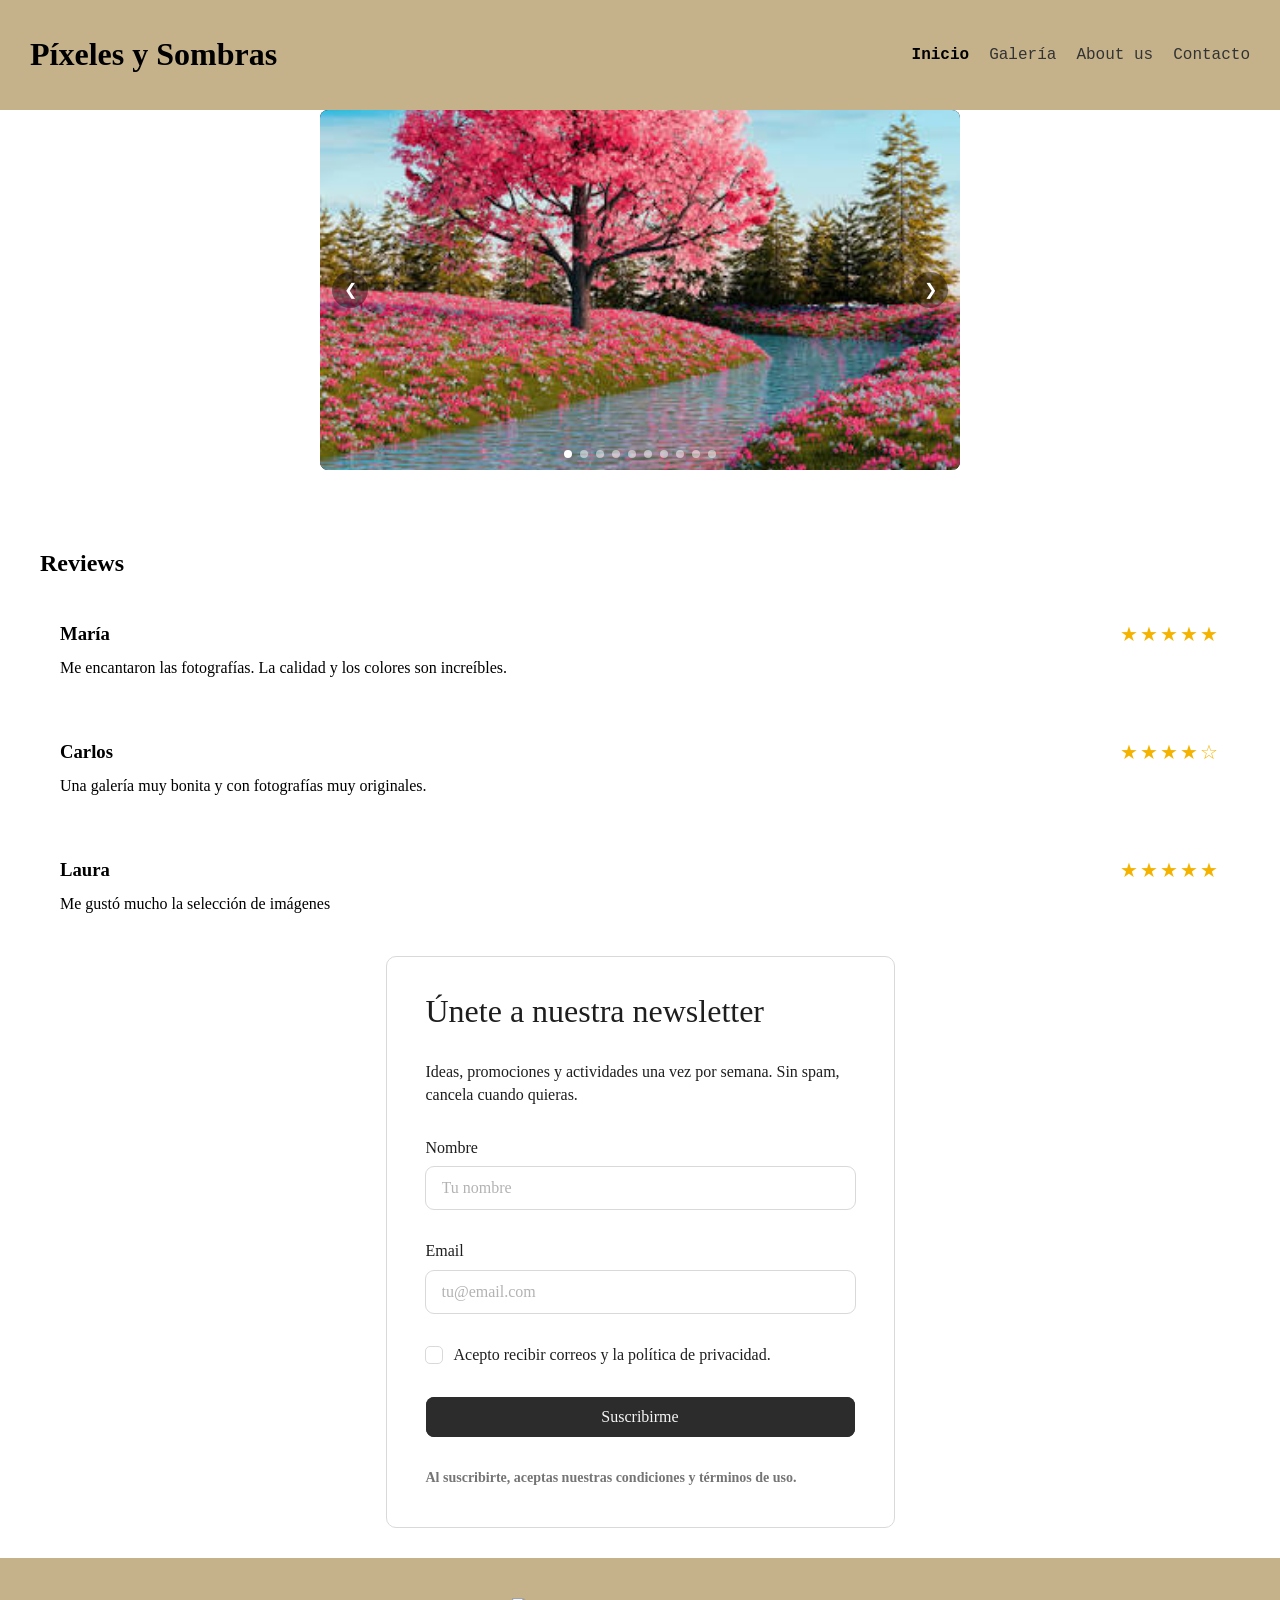
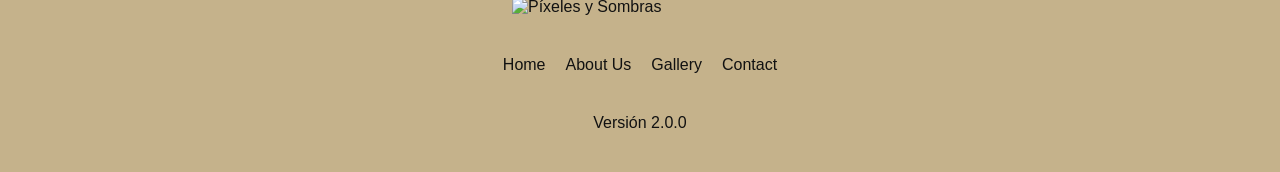
==== commit 153291ec: "v2.0.0" ====
--- a/index.html
+++ b/index.html
@@ -24,16 +24,16 @@
 
     <div class="carrusel-auto" id="carrusel-auto">
         <div class="carrusel-auto-pista" id="pista">
-            <img src="imagenes/carrusel-automatico-1.jpg" alt="Foto 1">
-            <img src="imagenes/carrusel-automatico-2.jpg" alt="Foto 2">
-            <img src="imagenes/carrusel-automatico-3.jpg" alt="Foto 3">
-            <img src="imagenes/carrusel-automatico-4.jpg" alt="Foto 4">
-            <img src="imagenes/carrusel-automatico-5.jpg" alt="Foto 5">
-            <img src="imagenes/carrusel-automatico-6.jpg" alt="Foto 6">
-            <img src="imagenes/carrusel-automatico-7.jpg" alt="Foto 7">
-            <img src="imagenes/carrusel-automatico-8.jpg" alt="Foto 8">
-            <img src="imagenes/carrusel-automatico-9.jpg" alt="Foto 9">
-            <img src="imagenes/carrusel-automatico-10.jpg" alt="Foto 10">
+        <img src="imagenes/carrusel-automatico-1.jpg" alt="Foto 1">
+        <img src="imagenes/carrusel-automatico-2.jpg" alt="Foto 2">
+        <img src="imagenes/carrusel-automatico-3.jpg" alt="Foto 3">
+        <img src="imagenes/carrusel-automatico-4.jpg" alt="Foto 4">
+        <img src="imagenes/carrusel-automatico-5.jpg" alt="Foto 5">
+        <img src="imagenes/carrusel-automatico-6.jpg" alt="Foto 6">
+        <img src="imagenes/carrusel-automatico-7.jpg" alt="Foto 7">
+        <img src="imagenes/carrusel-automatico-8.jpg" alt="Foto 8">
+        <img src="imagenes/carrusel-automatico-9.jpg" alt="Foto 9">
+        <img src="imagenes/carrusel-automatico-10.jpg" alt="Foto 10">
         </div>
 
         <button class="carrusel-auto-flecha izquierda" id="anterior" aria-label="Imagen anterior">&#10094;</button>
@@ -80,50 +80,49 @@
             </div>
         </section>
 
-        <div id="form_newsletter">
+        <div id = "form_newsletter">
             <form class="newsletter-card" action="#" method="post">
 
                 <h2 class="title">Únete a nuestra newsletter</h2>
 
-                <p class="subtitle">Ideas, promociones y actividades una vez por semana. Sin spam, cancela cuando
-                    quieras.</p>
+                <p class="subtitle">Ideas, promociones y actividades una vez por semana. Sin spam, cancela cuando quieras.</p>
 
                 <div class="field-group">
-                    <label class="label" for="nombre">Nombre</label>
-                    <input class="input" type="text" id="nombre" name="nombre" placeholder="Tu nombre">
+                <label class="label" for="nombre">Nombre</label>
+                <input class="input" type="text" id="nombre" name="nombre" placeholder="Tu nombre">
                 </div>
 
                 <div class="field-group">
-                    <label class="label" for="email">Email</label>
-                    <input class="input" type="email" id="email" name="email" placeholder="tu@email.com">
+                <label class="label" for="email">Email</label>
+                <input class="input" type="email" id="email" name="email" placeholder="tu@email.com">
                 </div>
 
                 <div class="checkbox-group">
-                    <label class="checkbox-row" for="aceptar">
-                        <input class="checkbox-input" type="checkbox" id="aceptar" name="aceptar">
-                        <span class="checkbox-label">Acepto recibir correos y la política de privacidad.</span>
-                    </label>
+                <label class="checkbox-row" for="aceptar">
+                    <input class="checkbox-input" type="checkbox" id="aceptar" name="aceptar">
+                    <span class="checkbox-label">Acepto recibir correos y la política de privacidad.</span>
+                </label>
                 </div>
 
                 <div class="button-row">
-                    <button class="button-primary" type="submit">Suscribirme</button>
+                <button class="button-primary" type="submit">Suscribirme</button>
                 </div>
 
                 <p class="terms">Al suscribirte, aceptas nuestras condiciones y términos de uso.</p>
 
             </form>
         </div>
-
+    
     </div>
     <footer>
         <img src="" alt="Píxeles y Sombras">
         <nav>
-            <a href="./index.html">Inicio</a>
-            <a href="./gallery.html">Galería</a>
+            <a href="./index.html">Home</a>
             <a href="./aboutUs.html">About Us</a>
-            <a href="./contact.html">Contacto</a>
+            <a href="./gallery.html">Gallery</a>
+            <a href="./contact.html">Contact</a>
         </nav>
-        <p class="version">Versión 1.0.0</p>
+        <p class="version">Versión 2.0.0</p>
     </footer>
 </body>
 
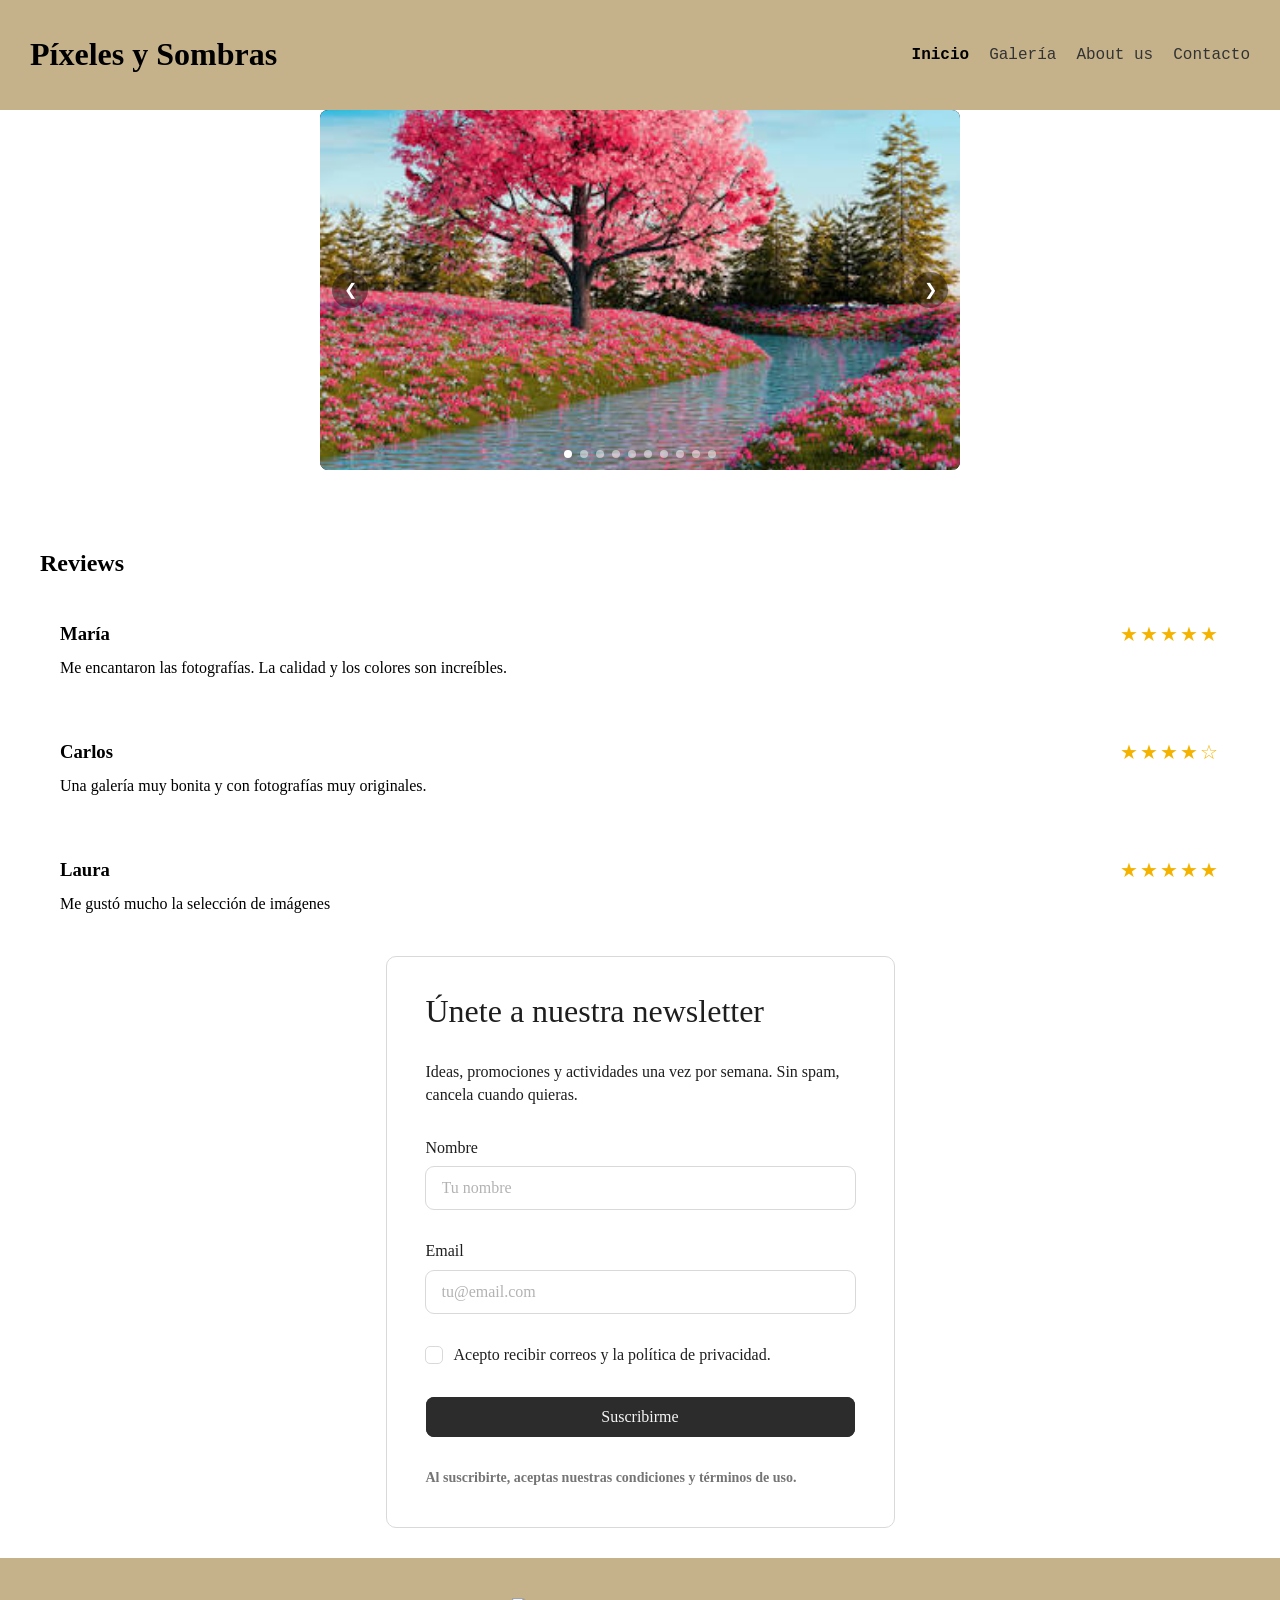
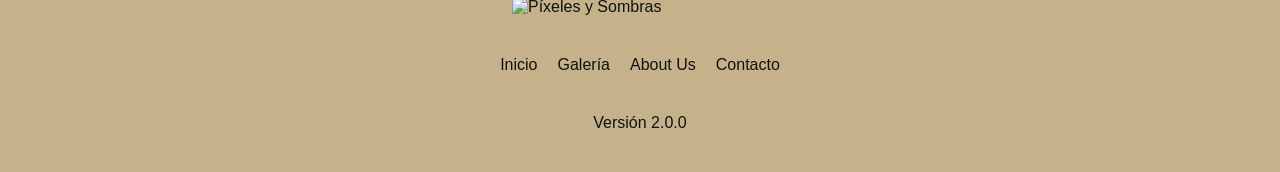
==== commit c3416fa8: "Merge branch 'main' into release/2.0.0" ====
--- a/index.html
+++ b/index.html
@@ -24,16 +24,16 @@
 
     <div class="carrusel-auto" id="carrusel-auto">
         <div class="carrusel-auto-pista" id="pista">
-        <img src="imagenes/carrusel-automatico-1.jpg" alt="Foto 1">
-        <img src="imagenes/carrusel-automatico-2.jpg" alt="Foto 2">
-        <img src="imagenes/carrusel-automatico-3.jpg" alt="Foto 3">
-        <img src="imagenes/carrusel-automatico-4.jpg" alt="Foto 4">
-        <img src="imagenes/carrusel-automatico-5.jpg" alt="Foto 5">
-        <img src="imagenes/carrusel-automatico-6.jpg" alt="Foto 6">
-        <img src="imagenes/carrusel-automatico-7.jpg" alt="Foto 7">
-        <img src="imagenes/carrusel-automatico-8.jpg" alt="Foto 8">
-        <img src="imagenes/carrusel-automatico-9.jpg" alt="Foto 9">
-        <img src="imagenes/carrusel-automatico-10.jpg" alt="Foto 10">
+            <img src="imagenes/carrusel-automatico-1.jpg" alt="Foto 1">
+            <img src="imagenes/carrusel-automatico-2.jpg" alt="Foto 2">
+            <img src="imagenes/carrusel-automatico-3.jpg" alt="Foto 3">
+            <img src="imagenes/carrusel-automatico-4.jpg" alt="Foto 4">
+            <img src="imagenes/carrusel-automatico-5.jpg" alt="Foto 5">
+            <img src="imagenes/carrusel-automatico-6.jpg" alt="Foto 6">
+            <img src="imagenes/carrusel-automatico-7.jpg" alt="Foto 7">
+            <img src="imagenes/carrusel-automatico-8.jpg" alt="Foto 8">
+            <img src="imagenes/carrusel-automatico-9.jpg" alt="Foto 9">
+            <img src="imagenes/carrusel-automatico-10.jpg" alt="Foto 10">
         </div>
 
         <button class="carrusel-auto-flecha izquierda" id="anterior" aria-label="Imagen anterior">&#10094;</button>
@@ -80,47 +80,48 @@
             </div>
         </section>
 
-        <div id = "form_newsletter">
+        <div id="form_newsletter">
             <form class="newsletter-card" action="#" method="post">
 
                 <h2 class="title">Únete a nuestra newsletter</h2>
 
-                <p class="subtitle">Ideas, promociones y actividades una vez por semana. Sin spam, cancela cuando quieras.</p>
+                <p class="subtitle">Ideas, promociones y actividades una vez por semana. Sin spam, cancela cuando
+                    quieras.</p>
 
                 <div class="field-group">
-                <label class="label" for="nombre">Nombre</label>
-                <input class="input" type="text" id="nombre" name="nombre" placeholder="Tu nombre">
+                    <label class="label" for="nombre">Nombre</label>
+                    <input class="input" type="text" id="nombre" name="nombre" placeholder="Tu nombre">
                 </div>
 
                 <div class="field-group">
-                <label class="label" for="email">Email</label>
-                <input class="input" type="email" id="email" name="email" placeholder="tu@email.com">
+                    <label class="label" for="email">Email</label>
+                    <input class="input" type="email" id="email" name="email" placeholder="tu@email.com">
                 </div>
 
                 <div class="checkbox-group">
-                <label class="checkbox-row" for="aceptar">
-                    <input class="checkbox-input" type="checkbox" id="aceptar" name="aceptar">
-                    <span class="checkbox-label">Acepto recibir correos y la política de privacidad.</span>
-                </label>
+                    <label class="checkbox-row" for="aceptar">
+                        <input class="checkbox-input" type="checkbox" id="aceptar" name="aceptar">
+                        <span class="checkbox-label">Acepto recibir correos y la política de privacidad.</span>
+                    </label>
                 </div>
 
                 <div class="button-row">
-                <button class="button-primary" type="submit">Suscribirme</button>
+                    <button class="button-primary" type="submit">Suscribirme</button>
                 </div>
 
                 <p class="terms">Al suscribirte, aceptas nuestras condiciones y términos de uso.</p>
 
             </form>
         </div>
-    
+
     </div>
     <footer>
         <img src="" alt="Píxeles y Sombras">
         <nav>
-            <a href="./index.html">Home</a>
+            <a href="./index.html">Inicio</a>
+            <a href="./gallery.html">Galería</a>
             <a href="./aboutUs.html">About Us</a>
-            <a href="./gallery.html">Gallery</a>
-            <a href="./contact.html">Contact</a>
+            <a href="./contact.html">Contacto</a>
         </nav>
         <p class="version">Versión 2.0.0</p>
     </footer>
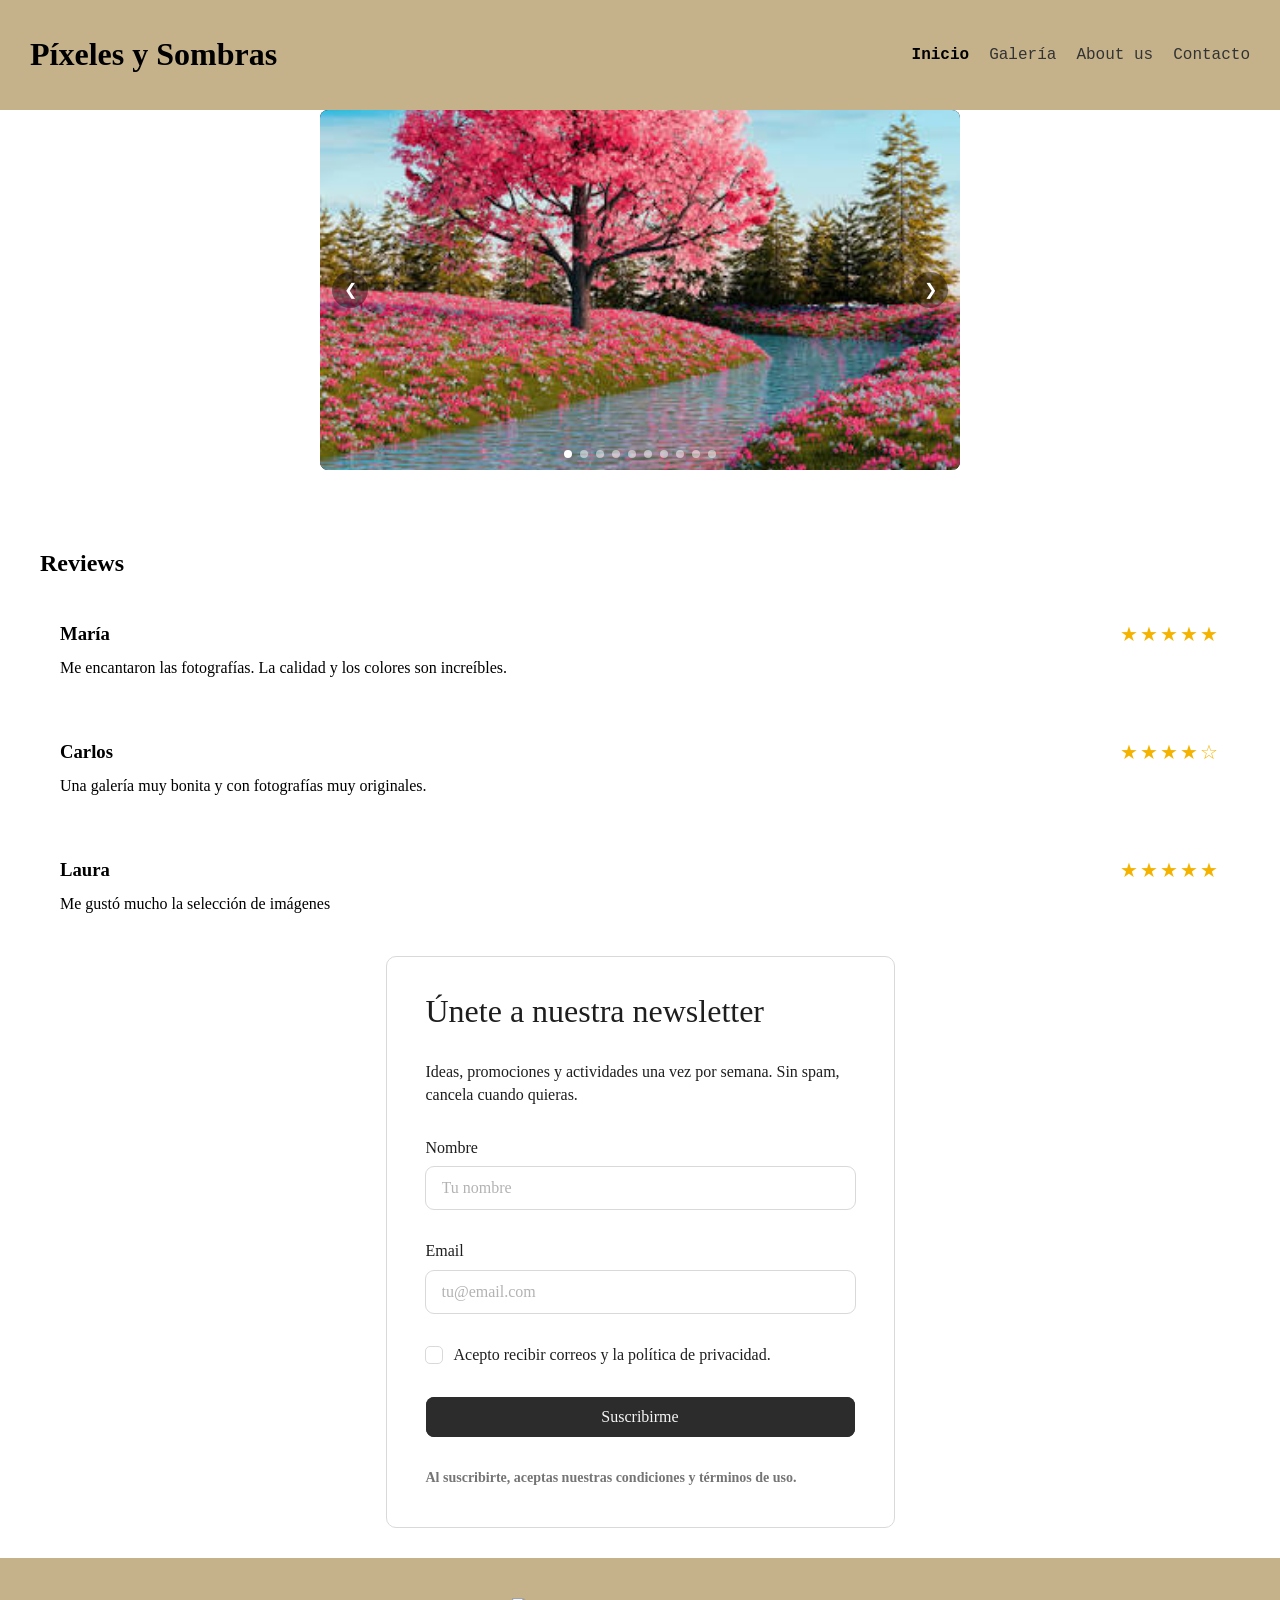
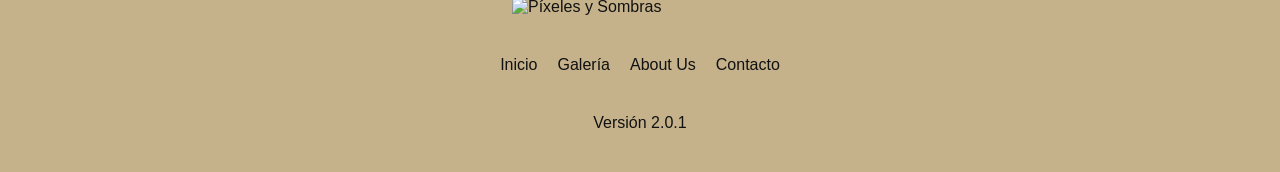
==== commit 29da47f8: "Version footer solucionado" ====
--- a/index.html
+++ b/index.html
@@ -123,7 +123,7 @@
             <a href="./aboutUs.html">About Us</a>
             <a href="./contact.html">Contacto</a>
         </nav>
-        <p class="version">Versión 2.0.0</p>
+        <p class="version">Versión 2.0.1</p>
     </footer>
 </body>
 
